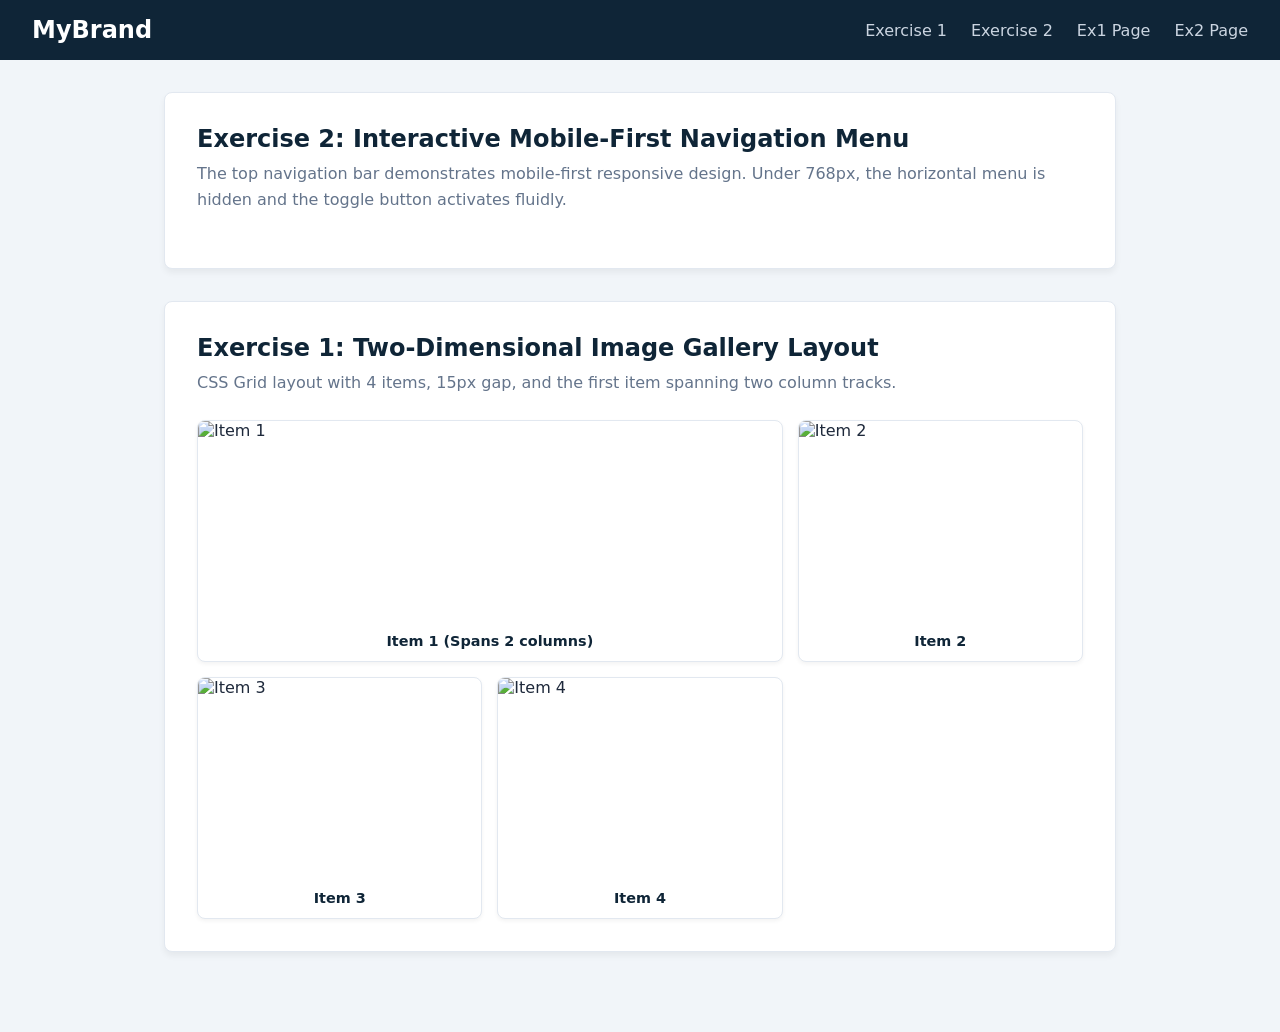
==== index.html @ dc47977e "feat: complete lab 2 exercises" ====
<!DOCTYPE html>
<html lang="en">
<head>
  <meta charset="UTF-8">
  <meta name="viewport" content="width=device-width, initial-scale=1.0">
  <title>Lab 2: Layouts & Responsive Design</title>
  <link rel="stylesheet" href="style.css">
</head>
<body>
  <header class="navbar">
    <div class="logo">MyBrand</div>
    <button id="menuToggle" class="menu-toggle" aria-label="Toggle Navigation">&#9776;</button>
    <nav id="navMenu" class="nav-links">
      <a href="#exercise1">Exercise 1</a>
      <a href="#exercise2">Exercise 2</a>
      <a href="exercise1.html">Ex1 Page</a>
      <a href="exercise2.html">Ex2 Page</a>
    </nav>
  </header>

  <main class="main-wrapper">
    <section id="exercise2" class="section-box">
      <h2>Exercise 2: Interactive Mobile-First Navigation Menu</h2>
      <p>The top navigation bar demonstrates mobile-first responsive design. Under 768px, the horizontal menu is hidden and the toggle button activates fluidly.</p>
    </section>

    <section id="exercise1" class="section-box">
      <h2>Exercise 1: Two-Dimensional Image Gallery Layout</h2>
      <p>CSS Grid layout with 4 items, 15px gap, and the first item spanning two column tracks.</p>
      <div class="exercise-grid">
        <div class="exercise-item item-1">
          <img src="https://picsum.photos/seed/gallery1/800/400" alt="Item 1">
          <div class="item-label">Item 1 (Spans 2 columns)</div>
        </div>
        <div class="exercise-item">
          <img src="https://picsum.photos/seed/gallery2/400/400" alt="Item 2">
          <div class="item-label">Item 2</div>
        </div>
        <div class="exercise-item">
          <img src="https://picsum.photos/seed/gallery3/400/400" alt="Item 3">
          <div class="item-label">Item 3</div>
        </div>
        <div class="exercise-item">
          <img src="https://picsum.photos/seed/gallery4/400/400" alt="Item 4">
          <div class="item-label">Item 4</div>
        </div>
      </div>
    </section>
  </main>

  <script>
const menuToggle = document.getElementById('menuToggle');
const navMenu = document.getElementById('navMenu');
menuToggle.addEventListener('click', () => {
    navMenu.classList.toggle('active');
});
  </script>
</body>
</html>
---- style.css ----
* {
  box-sizing: border-box;
  margin: 0;
  padding: 0;
}

body {
  font-family: system-ui, -apple-system, BlinkMacSystemFont, "Segoe UI", Roboto, sans-serif;
  background-color: #f1f5f9;
  color: #1e293b;
  min-height: 100vh;
}

.navbar {
  display: flex;
  justify-content: space-between;
  align-items: center;
  padding: 1rem 2rem;
  background-color: #0f2537;
  color: #ffffff;
  position: relative;
}

.logo {
  font-size: 1.5rem;
  font-weight: 700;
  color: #ffffff;
}

.nav-links {
  display: flex;
  gap: 1.5rem;
  align-items: center;
}

.nav-links a {
  color: #cbd5e1;
  text-decoration: none;
  font-size: 1rem;
  font-weight: 500;
  transition: color 0.2s ease;
}

.nav-links a:hover {
  color: #ffffff;
}

.menu-toggle {
  display: none;
  background: transparent;
  border: none;
  color: #ffffff;
  font-size: 1.75rem;
  cursor: pointer;
  padding: 0.25rem 0.5rem;
  line-height: 1;
}

.main-wrapper {
  max-width: 1000px;
  margin: 2rem auto;
  padding: 0 1.5rem 3rem;
  display: flex;
  flex-direction: column;
  gap: 2rem;
}

.section-box {
  background-color: #ffffff;
  border-radius: 8px;
  padding: 2rem;
  border: 1px solid #e2e8f0;
  box-shadow: 0 4px 6px rgba(0, 0, 0, 0.05);
}

.section-box h2 {
  font-size: 1.5rem;
  color: #0f2537;
  margin-bottom: 0.5rem;
}

.section-box p {
  color: #64748b;
  line-height: 1.6;
  margin-bottom: 1.5rem;
}

.exercise-links {
  display: flex;
  gap: 1rem;
}

.exercise-btn {
  display: inline-block;
  padding: 0.6rem 1.25rem;
  background-color: #2563eb;
  color: #ffffff;
  text-decoration: none;
  font-weight: 600;
  font-size: 0.95rem;
  border-radius: 6px;
  transition: background-color 0.2s ease;
}

.exercise-btn:hover {
  background-color: #1d4ed8;
}

.exercise-grid {
  display: grid;
  grid-template-columns: repeat(3, 1fr);
  gap: 15px;
}

.exercise-item {
  background-color: #ffffff;
  border: 1px solid #e2e8f0;
  border-radius: 8px;
  overflow: hidden;
  box-shadow: 0 2px 4px rgba(0, 0, 0, 0.05);
  display: flex;
  flex-direction: column;
  transition: transform 0.2s ease, box-shadow 0.2s ease;
}

.exercise-item:hover {
  transform: translateY(-3px);
  box-shadow: 0 8px 12px rgba(0, 0, 0, 0.08);
}

.exercise-item.item-1 {
  grid-column: span 2;
}

.exercise-item img {
  width: 100%;
  height: 200px;
  object-fit: cover;
  display: block;
}

.item-label {
  padding: 0.75rem 1rem;
  font-weight: 600;
  font-size: 0.9rem;
  color: #0f2537;
  text-align: center;
}

@media (max-width: 768px) {
  .menu-toggle {
    display: block;
  }

  .nav-links {
    display: none;
    flex-direction: column;
    position: absolute;
    top: 100%;
    left: 0;
    width: 100%;
    background-color: #0f2537;
    padding: 0 2rem;
    gap: 1rem;
    opacity: 0;
    transform: translateY(-10px);
    transition: opacity 0.3s ease, transform 0.3s ease, padding 0.3s ease;
  }

  .nav-links.active {
    display: flex;
    opacity: 1;
    transform: translateY(0);
    padding: 1.25rem 2rem;
  }

  .exercise-grid {
    grid-template-columns: repeat(2, 1fr);
  }
}

@media (max-width: 500px) {
  .exercise-grid {
    grid-template-columns: 1fr;
  }

  .exercise-item.item-1 {
    grid-column: span 1;
  }
}
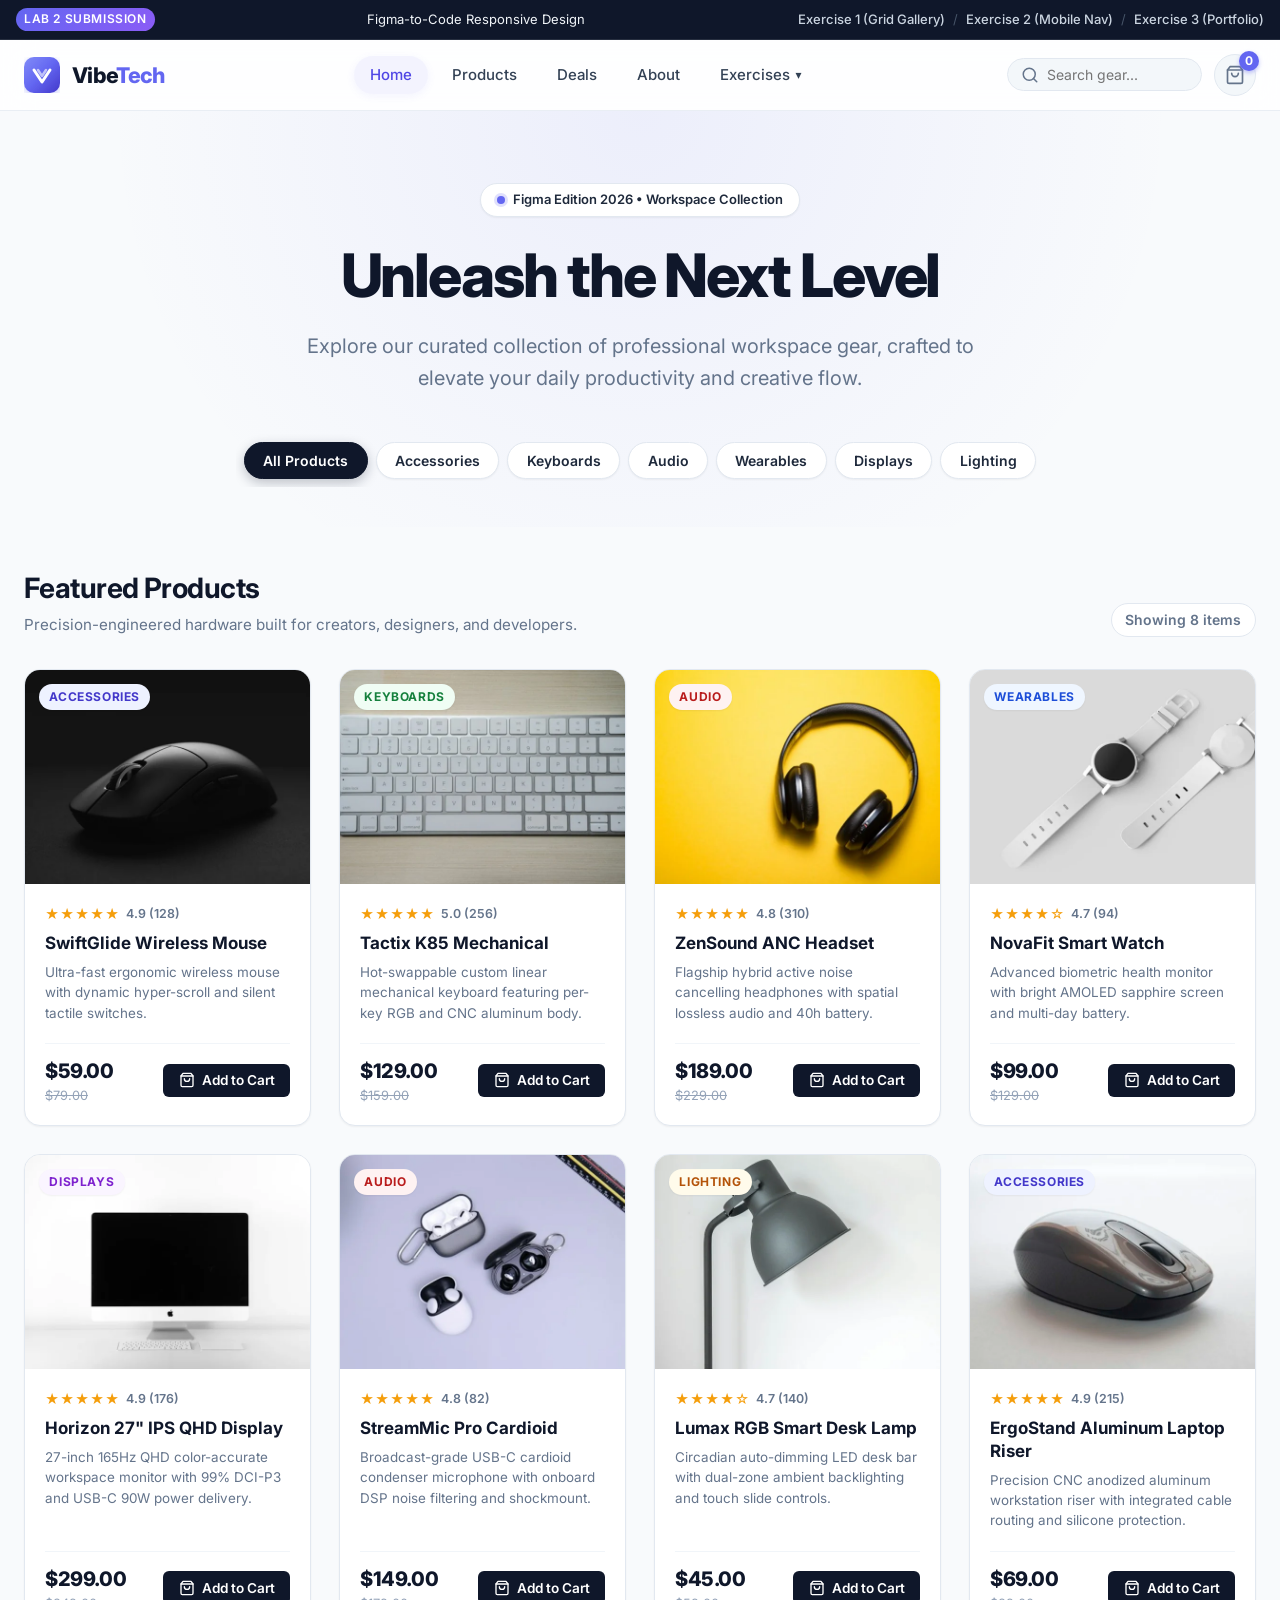
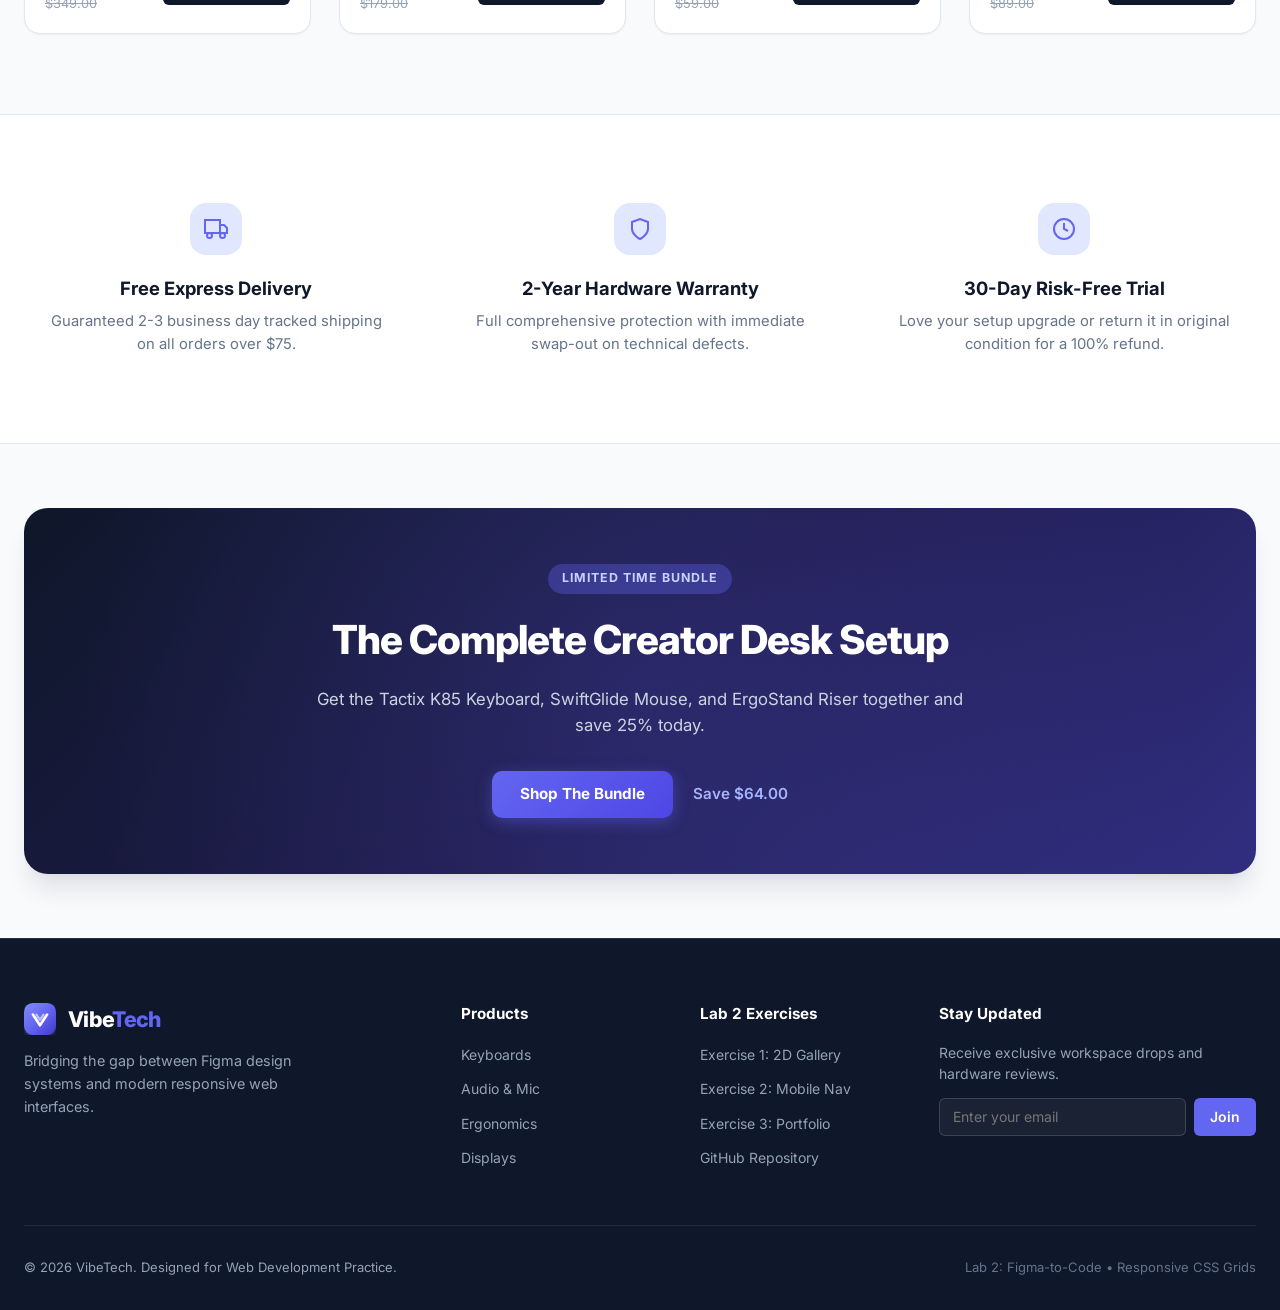
==== commit 8242fcfc: "feat: implement responsive landing page for Lab 2 homework" ====
--- a/index.html
+++ b/index.html
@@ -3,57 +3,823 @@
 <head>
   <meta charset="UTF-8">
   <meta name="viewport" content="width=device-width, initial-scale=1.0">
-  <title>Lab 2: Layouts & Responsive Design</title>
+  <title>VibeTech — Unleash the Next Level | Workspace Gear & Tech</title>
+  <link rel="icon" type="image/svg+xml" href="assets/logo.svg">
+  <link rel="preconnect" href="https://fonts.googleapis.com">
+  <link rel="preconnect" href="https://fonts.gstatic.com" crossorigin>
+  <link href="https://fonts.googleapis.com/css2?family=Inter:wght@400;500;600;700;800&display=swap" rel="stylesheet">
   <link rel="stylesheet" href="style.css">
 </head>
 <body>
-  <header class="navbar">
-    <div class="logo">MyBrand</div>
-    <button id="menuToggle" class="menu-toggle" aria-label="Toggle Navigation">&#9776;</button>
-    <nav id="navMenu" class="nav-links">
-      <a href="#exercise1">Exercise 1</a>
-      <a href="#exercise2">Exercise 2</a>
-      <a href="exercise1.html">Ex1 Page</a>
-      <a href="exercise2.html">Ex2 Page</a>
+  <!-- Top Announcement Bar for Lab 2 Navigation -->
+  <aside class="announcement-bar">
+    <div class="announcement-content">
+      <span class="badge-lab">Lab 2 Submission</span>
+      <span>Figma-to-Code Responsive Design</span>
+      <nav class="lab-links" aria-label="Lab Exercises">
+        <a href="exercise1.html">Exercise 1 (Grid Gallery)</a>
+        <span class="divider">/</span>
+        <a href="exercise2.html">Exercise 2 (Mobile Nav)</a>
+        <span class="divider">/</span>
+        <a href="exercise3.html">Exercise 3 (Portfolio)</a>
+      </nav>
+    </div>
+  </aside>
+
+  <!-- Sticky Glassmorphic Navbar (Requirement 2) -->
+  <header class="navbar" id="navbar">
+    <div class="nav-container">
+      <a href="#home" class="brand-logo" aria-label="VibeTech Home">
+        <img src="assets/logo.svg" alt="VibeTech Logo" class="logo-icon" width="36" height="36">
+        <span class="brand-name">Vibe<span class="brand-accent">Tech</span></span>
+      </a>
+
+      <!-- Desktop Nav Links -->
+      <nav class="nav-links" id="navLinks">
+        <a href="#home" class="nav-link active">Home</a>
+        <a href="#products" class="nav-link">Products</a>
+        <a href="#deals" class="nav-link">Deals</a>
+        <a href="#about" class="nav-link">About</a>
+        <div class="nav-dropdown">
+          <button class="nav-link dropdown-toggle" aria-expanded="false" id="dropdownBtn">
+            Exercises <span class="arrow-down">▾</span>
+          </button>
+          <div class="dropdown-menu">
+            <a href="exercise1.html">Exercise 1: 2D Grid Gallery</a>
+            <a href="exercise2.html">Exercise 2: Mobile Nav</a>
+            <a href="exercise3.html">Exercise 3: Portfolio Grid</a>
+          </div>
+        </div>
+      </nav>
+
+      <!-- Nav Utilities & Cart -->
+      <div class="nav-actions">
+        <div class="search-box">
+          <svg class="action-icon" width="18" height="18" viewBox="0 0 24 24" fill="none" stroke="currentColor" stroke-width="2" stroke-linecap="round" stroke-linejoin="round">
+            <circle cx="11" cy="11" r="8"></circle>
+            <line x1="21" y1="21" x2="16.65" y2="16.65"></line>
+          </svg>
+          <input type="text" id="searchInput" placeholder="Search gear..." aria-label="Search products">
+        </div>
+
+        <button class="cart-btn" id="cartBtn" aria-label="Shopping Cart">
+          <svg class="action-icon" width="20" height="20" viewBox="0 0 24 24" fill="none" stroke="currentColor" stroke-width="2" stroke-linecap="round" stroke-linejoin="round">
+            <path d="M6 2L3 6v14a2 2 0 0 0 2 2h14a2 2 0 0 0 2-2V6l-3-4z"></path>
+            <line x1="3" y1="6" x2="21" y2="6"></line>
+            <path d="M16 10a4 4 0 0 1-8 0"></path>
+          </svg>
+          <span class="cart-badge" id="cartCount">0</span>
+        </button>
+
+        <!-- Mobile Menu Toggle Button (Requirement 2 & 4) -->
+        <button class="mobile-toggle" id="mobileToggle" aria-label="Toggle navigation menu" aria-expanded="false">
+          <span class="hamburger-bar"></span>
+          <span class="hamburger-bar"></span>
+          <span class="hamburger-bar"></span>
+        </button>
+      </div>
+    </div>
+  </header>
+
+  <!-- Mobile Drawer Menu -->
+  <div class="mobile-drawer" id="mobileDrawer">
+    <div class="mobile-search">
+      <input type="text" id="mobileSearchInput" placeholder="Search products..." aria-label="Mobile product search">
+    </div>
+    <nav class="mobile-nav-list">
+      <a href="#home" class="mobile-nav-link active">Home</a>
+      <a href="#products" class="mobile-nav-link">Products</a>
+      <a href="#deals" class="mobile-nav-link">Deals</a>
+      <a href="#about" class="mobile-nav-link">About</a>
+      <div class="mobile-divider"></div>
+      <span class="mobile-section-title">Lab 2 Exercises</span>
+      <a href="exercise1.html" class="mobile-nav-link">Exercise 1: 2D Grid Gallery</a>
+      <a href="exercise2.html" class="mobile-nav-link">Exercise 2: Mobile Navigation</a>
+      <a href="exercise3.html" class="mobile-nav-link">Exercise 3: Portfolio Grid</a>
     </nav>
-  </header>
-
-  <main class="main-wrapper">
-    <section id="exercise2" class="section-box">
-      <h2>Exercise 2: Interactive Mobile-First Navigation Menu</h2>
-      <p>The top navigation bar demonstrates mobile-first responsive design. Under 768px, the horizontal menu is hidden and the toggle button activates fluidly.</p>
+  </div>
+
+  <main>
+    <!-- Hero Section -->
+    <section class="hero-section" id="home">
+      <div class="hero-container">
+        <div class="hero-badge">
+          <span class="badge-dot"></span>
+          <span>Figma Edition 2026 &bull; Workspace Collection</span>
+        </div>
+        <h1 class="hero-title">Unleash the Next Level</h1>
+        <p class="hero-subtitle">
+          Explore our curated collection of professional workspace gear, crafted to elevate your daily productivity and creative flow.
+        </p>
+
+        <!-- Category Filters -->
+        <div class="filter-wrapper">
+          <div class="filter-scroll" id="categoryFilters" role="tablist" aria-label="Filter products by category">
+            <button class="filter-pill active" data-category="all" role="tab" aria-selected="true">All Products</button>
+            <button class="filter-pill" data-category="accessories" role="tab" aria-selected="false">Accessories</button>
+            <button class="filter-pill" data-category="keyboards" role="tab" aria-selected="false">Keyboards</button>
+            <button class="filter-pill" data-category="audio" role="tab" aria-selected="false">Audio</button>
+            <button class="filter-pill" data-category="wearables" role="tab" aria-selected="false">Wearables</button>
+            <button class="filter-pill" data-category="displays" role="tab" aria-selected="false">Displays</button>
+            <button class="filter-pill" data-category="lighting" role="tab" aria-selected="false">Lighting</button>
+          </div>
+        </div>
+      </div>
     </section>
 
-    <section id="exercise1" class="section-box">
-      <h2>Exercise 1: Two-Dimensional Image Gallery Layout</h2>
-      <p>CSS Grid layout with 4 items, 15px gap, and the first item spanning two column tracks.</p>
-      <div class="exercise-grid">
-        <div class="exercise-item item-1">
-          <img src="https://picsum.photos/seed/gallery1/800/400" alt="Item 1">
-          <div class="item-label">Item 1 (Spans 2 columns)</div>
-        </div>
-        <div class="exercise-item">
-          <img src="https://picsum.photos/seed/gallery2/400/400" alt="Item 2">
-          <div class="item-label">Item 2</div>
-        </div>
-        <div class="exercise-item">
-          <img src="https://picsum.photos/seed/gallery3/400/400" alt="Item 3">
-          <div class="item-label">Item 3</div>
-        </div>
-        <div class="exercise-item">
-          <img src="https://picsum.photos/seed/gallery4/400/400" alt="Item 4">
-          <div class="item-label">Item 4</div>
+    <!-- Product Grid Section (Requirements 3, 4, 5) -->
+    <section class="products-section" id="products">
+      <div class="section-container">
+        <div class="section-header">
+          <div>
+            <h2 class="section-title">Featured Products</h2>
+            <p class="section-desc">Precision-engineered hardware built for creators, designers, and developers.</p>
+          </div>
+          <span class="results-count" id="resultsCount">Showing 8 items</span>
+        </div>
+
+        <!-- CSS Grid Container (Mobile: 1 Col, Tablet: 2 Col, Desktop: 4 Col) -->
+        <div class="product-grid" id="productGrid">
+          <!-- Card 1: Wireless Mouse -->
+          <article class="product-card" data-category="accessories" data-id="1">
+            <div class="card-media">
+              <span class="category-badge badge-accessories">Accessories</span>
+              <img src="assets/mouse.webp" alt="SwiftGlide Wireless Mouse" loading="lazy">
+              <div class="quick-view-overlay">
+                <button class="btn-quick-view" data-product="1">Quick View</button>
+              </div>
+            </div>
+            <div class="card-body">
+              <div class="rating-row">
+                <span class="stars">★★★★★</span>
+                <span class="rating-score">4.9 (128)</span>
+              </div>
+              <h3 class="product-title">SwiftGlide Wireless Mouse</h3>
+              <p class="product-desc">Ultra-fast ergonomic wireless mouse with dynamic hyper-scroll and silent tactile switches.</p>
+              <div class="card-footer">
+                <div class="price-tag">
+                  <span class="current-price">$59.00</span>
+                  <span class="original-price">$79.00</span>
+                </div>
+                <button class="btn-cart" data-name="SwiftGlide Wireless Mouse" data-price="59.00" aria-label="Add SwiftGlide Wireless Mouse to cart">
+                  <svg width="16" height="16" viewBox="0 0 24 24" fill="none" stroke="currentColor" stroke-width="2" stroke-linecap="round" stroke-linejoin="round">
+                    <path d="M6 2L3 6v14a2 2 0 0 0 2 2h14a2 2 0 0 0 2-2V6l-3-4z"></path>
+                    <line x1="3" y1="6" x2="21" y2="6"></line>
+                    <path d="M16 10a4 4 0 0 1-8 0"></path>
+                  </svg>
+                  <span>Add to Cart</span>
+                </button>
+              </div>
+            </div>
+          </article>
+
+          <!-- Card 2: Mechanical Keyboard -->
+          <article class="product-card" data-category="keyboards" data-id="2">
+            <div class="card-media">
+              <span class="category-badge badge-keyboards">Keyboards</span>
+              <img src="assets/keyboard.webp" alt="Tactix K85 Mechanical Keyboard" loading="lazy">
+              <div class="quick-view-overlay">
+                <button class="btn-quick-view" data-product="2">Quick View</button>
+              </div>
+            </div>
+            <div class="card-body">
+              <div class="rating-row">
+                <span class="stars">★★★★★</span>
+                <span class="rating-score">5.0 (256)</span>
+              </div>
+              <h3 class="product-title">Tactix K85 Mechanical</h3>
+              <p class="product-desc">Hot-swappable custom linear mechanical keyboard featuring per-key RGB and CNC aluminum body.</p>
+              <div class="card-footer">
+                <div class="price-tag">
+                  <span class="current-price">$129.00</span>
+                  <span class="original-price">$159.00</span>
+                </div>
+                <button class="btn-cart" data-name="Tactix K85 Mechanical" data-price="129.00" aria-label="Add Tactix K85 Mechanical to cart">
+                  <svg width="16" height="16" viewBox="0 0 24 24" fill="none" stroke="currentColor" stroke-width="2" stroke-linecap="round" stroke-linejoin="round">
+                    <path d="M6 2L3 6v14a2 2 0 0 0 2 2h14a2 2 0 0 0 2-2V6l-3-4z"></path>
+                    <line x1="3" y1="6" x2="21" y2="6"></line>
+                    <path d="M16 10a4 4 0 0 1-8 0"></path>
+                  </svg>
+                  <span>Add to Cart</span>
+                </button>
+              </div>
+            </div>
+          </article>
+
+          <!-- Card 3: ANC Headset -->
+          <article class="product-card" data-category="audio" data-id="3">
+            <div class="card-media">
+              <span class="category-badge badge-audio">Audio</span>
+              <img src="assets/headphones.webp" alt="ZenSound ANC Headset" loading="lazy">
+              <div class="quick-view-overlay">
+                <button class="btn-quick-view" data-product="3">Quick View</button>
+              </div>
+            </div>
+            <div class="card-body">
+              <div class="rating-row">
+                <span class="stars">★★★★★</span>
+                <span class="rating-score">4.8 (310)</span>
+              </div>
+              <h3 class="product-title">ZenSound ANC Headset</h3>
+              <p class="product-desc">Flagship hybrid active noise cancelling headphones with spatial lossless audio and 40h battery.</p>
+              <div class="card-footer">
+                <div class="price-tag">
+                  <span class="current-price">$189.00</span>
+                  <span class="original-price">$229.00</span>
+                </div>
+                <button class="btn-cart" data-name="ZenSound ANC Headset" data-price="189.00" aria-label="Add ZenSound ANC Headset to cart">
+                  <svg width="16" height="16" viewBox="0 0 24 24" fill="none" stroke="currentColor" stroke-width="2" stroke-linecap="round" stroke-linejoin="round">
+                    <path d="M6 2L3 6v14a2 2 0 0 0 2 2h14a2 2 0 0 0 2-2V6l-3-4z"></path>
+                    <line x1="3" y1="6" x2="21" y2="6"></line>
+                    <path d="M16 10a4 4 0 0 1-8 0"></path>
+                  </svg>
+                  <span>Add to Cart</span>
+                </button>
+              </div>
+            </div>
+          </article>
+
+          <!-- Card 4: Smart Watch -->
+          <article class="product-card" data-category="wearables" data-id="4">
+            <div class="card-media">
+              <span class="category-badge badge-wearables">Wearables</span>
+              <img src="assets/smartwatch.webp" alt="NovaFit Smart Watch" loading="lazy">
+              <div class="quick-view-overlay">
+                <button class="btn-quick-view" data-product="4">Quick View</button>
+              </div>
+            </div>
+            <div class="card-body">
+              <div class="rating-row">
+                <span class="stars">★★★★☆</span>
+                <span class="rating-score">4.7 (94)</span>
+              </div>
+              <h3 class="product-title">NovaFit Smart Watch</h3>
+              <p class="product-desc">Advanced biometric health monitor with bright AMOLED sapphire screen and multi-day battery.</p>
+              <div class="card-footer">
+                <div class="price-tag">
+                  <span class="current-price">$99.00</span>
+                  <span class="original-price">$129.00</span>
+                </div>
+                <button class="btn-cart" data-name="NovaFit Smart Watch" data-price="99.00" aria-label="Add NovaFit Smart Watch to cart">
+                  <svg width="16" height="16" viewBox="0 0 24 24" fill="none" stroke="currentColor" stroke-width="2" stroke-linecap="round" stroke-linejoin="round">
+                    <path d="M6 2L3 6v14a2 2 0 0 0 2 2h14a2 2 0 0 0 2-2V6l-3-4z"></path>
+                    <line x1="3" y1="6" x2="21" y2="6"></line>
+                    <path d="M16 10a4 4 0 0 1-8 0"></path>
+                  </svg>
+                  <span>Add to Cart</span>
+                </button>
+              </div>
+            </div>
+          </article>
+
+          <!-- Card 5: IPS QHD Display -->
+          <article class="product-card" data-category="displays" data-id="5">
+            <div class="card-media">
+              <span class="category-badge badge-displays">Displays</span>
+              <img src="assets/display.webp" alt="Horizon 27-inch IPS QHD Display" loading="lazy">
+              <div class="quick-view-overlay">
+                <button class="btn-quick-view" data-product="5">Quick View</button>
+              </div>
+            </div>
+            <div class="card-body">
+              <div class="rating-row">
+                <span class="stars">★★★★★</span>
+                <span class="rating-score">4.9 (176)</span>
+              </div>
+              <h3 class="product-title">Horizon 27" IPS QHD Display</h3>
+              <p class="product-desc">27-inch 165Hz QHD color-accurate workspace monitor with 99% DCI-P3 and USB-C 90W power delivery.</p>
+              <div class="card-footer">
+                <div class="price-tag">
+                  <span class="current-price">$299.00</span>
+                  <span class="original-price">$349.00</span>
+                </div>
+                <button class="btn-cart" data-name="Horizon 27\" IPS QHD Display" data-price="299.00" aria-label="Add Horizon Display to cart">
+                  <svg width="16" height="16" viewBox="0 0 24 24" fill="none" stroke="currentColor" stroke-width="2" stroke-linecap="round" stroke-linejoin="round">
+                    <path d="M6 2L3 6v14a2 2 0 0 0 2 2h14a2 2 0 0 0 2-2V6l-3-4z"></path>
+                    <line x1="3" y1="6" x2="21" y2="6"></line>
+                    <path d="M16 10a4 4 0 0 1-8 0"></path>
+                  </svg>
+                  <span>Add to Cart</span>
+                </button>
+              </div>
+            </div>
+          </article>
+
+          <!-- Card 6: StreamMic Pro -->
+          <article class="product-card" data-category="audio" data-id="6">
+            <div class="card-media">
+              <span class="category-badge badge-audio">Audio</span>
+              <img src="assets/microphone.webp" alt="StreamMic Pro Cardioid Microphone" loading="lazy">
+              <div class="quick-view-overlay">
+                <button class="btn-quick-view" data-product="6">Quick View</button>
+              </div>
+            </div>
+            <div class="card-body">
+              <div class="rating-row">
+                <span class="stars">★★★★★</span>
+                <span class="rating-score">4.8 (82)</span>
+              </div>
+              <h3 class="product-title">StreamMic Pro Cardioid</h3>
+              <p class="product-desc">Broadcast-grade USB-C cardioid condenser microphone with onboard DSP noise filtering and shockmount.</p>
+              <div class="card-footer">
+                <div class="price-tag">
+                  <span class="current-price">$149.00</span>
+                  <span class="original-price">$179.00</span>
+                </div>
+                <button class="btn-cart" data-name="StreamMic Pro Cardioid" data-price="149.00" aria-label="Add StreamMic Pro Cardioid to cart">
+                  <svg width="16" height="16" viewBox="0 0 24 24" fill="none" stroke="currentColor" stroke-width="2" stroke-linecap="round" stroke-linejoin="round">
+                    <path d="M6 2L3 6v14a2 2 0 0 0 2 2h14a2 2 0 0 0 2-2V6l-3-4z"></path>
+                    <line x1="3" y1="6" x2="21" y2="6"></line>
+                    <path d="M16 10a4 4 0 0 1-8 0"></path>
+                  </svg>
+                  <span>Add to Cart</span>
+                </button>
+              </div>
+            </div>
+          </article>
+
+          <!-- Card 7: RGB Smart Desk Lamp -->
+          <article class="product-card" data-category="lighting" data-id="7">
+            <div class="card-media">
+              <span class="category-badge badge-lighting">Lighting</span>
+              <img src="assets/lamp.webp" alt="Lumax RGB Smart Desk Lamp" loading="lazy">
+              <div class="quick-view-overlay">
+                <button class="btn-quick-view" data-product="7">Quick View</button>
+              </div>
+            </div>
+            <div class="card-body">
+              <div class="rating-row">
+                <span class="stars">★★★★☆</span>
+                <span class="rating-score">4.7 (140)</span>
+              </div>
+              <h3 class="product-title">Lumax RGB Smart Desk Lamp</h3>
+              <p class="product-desc">Circadian auto-dimming LED desk bar with dual-zone ambient backlighting and touch slide controls.</p>
+              <div class="card-footer">
+                <div class="price-tag">
+                  <span class="current-price">$45.00</span>
+                  <span class="original-price">$59.00</span>
+                </div>
+                <button class="btn-cart" data-name="Lumax RGB Smart Desk Lamp" data-price="45.00" aria-label="Add Lumax Desk Lamp to cart">
+                  <svg width="16" height="16" viewBox="0 0 24 24" fill="none" stroke="currentColor" stroke-width="2" stroke-linecap="round" stroke-linejoin="round">
+                    <path d="M6 2L3 6v14a2 2 0 0 0 2 2h14a2 2 0 0 0 2-2V6l-3-4z"></path>
+                    <line x1="3" y1="6" x2="21" y2="6"></line>
+                    <path d="M16 10a4 4 0 0 1-8 0"></path>
+                  </svg>
+                  <span>Add to Cart</span>
+                </button>
+              </div>
+            </div>
+          </article>
+
+          <!-- Card 8: Laptop Stand Riser -->
+          <article class="product-card" data-category="accessories" data-id="8">
+            <div class="card-media">
+              <span class="category-badge badge-accessories">Accessories</span>
+              <img src="assets/laptop-stand.webp" alt="ErgoStand Aluminum Laptop Riser" loading="lazy">
+              <div class="quick-view-overlay">
+                <button class="btn-quick-view" data-product="8">Quick View</button>
+              </div>
+            </div>
+            <div class="card-body">
+              <div class="rating-row">
+                <span class="stars">★★★★★</span>
+                <span class="rating-score">4.9 (215)</span>
+              </div>
+              <h3 class="product-title">ErgoStand Aluminum Laptop Riser</h3>
+              <p class="product-desc">Precision CNC anodized aluminum workstation riser with integrated cable routing and silicone protection.</p>
+              <div class="card-footer">
+                <div class="price-tag">
+                  <span class="current-price">$69.00</span>
+                  <span class="original-price">$89.00</span>
+                </div>
+                <button class="btn-cart" data-name="ErgoStand Aluminum Laptop Riser" data-price="69.00" aria-label="Add ErgoStand Laptop Riser to cart">
+                  <svg width="16" height="16" viewBox="0 0 24 24" fill="none" stroke="currentColor" stroke-width="2" stroke-linecap="round" stroke-linejoin="round">
+                    <path d="M6 2L3 6v14a2 2 0 0 0 2 2h14a2 2 0 0 0 2-2V6l-3-4z"></path>
+                    <line x1="3" y1="6" x2="21" y2="6"></line>
+                    <path d="M16 10a4 4 0 0 1-8 0"></path>
+                  </svg>
+                  <span>Add to Cart</span>
+                </button>
+              </div>
+            </div>
+          </article>
+        </div>
+      </div>
+    </section>
+
+    <!-- Why Choose VibeTech Highlights -->
+    <section class="features-section" id="about">
+      <div class="section-container">
+        <div class="features-grid">
+          <div class="feature-card">
+            <div class="feature-icon">
+              <svg width="24" height="24" viewBox="0 0 24 24" fill="none" stroke="currentColor" stroke-width="2">
+                <rect x="1" y="3" width="15" height="13"></rect>
+                <polygon points="16 8 20 8 23 11 23 16 16 16 16 8"></polygon>
+                <circle cx="5.5" cy="18.5" r="2.5"></circle>
+                <circle cx="18.5" cy="18.5" r="2.5"></circle>
+              </svg>
+            </div>
+            <h3>Free Express Delivery</h3>
+            <p>Guaranteed 2-3 business day tracked shipping on all orders over $75.</p>
+          </div>
+          <div class="feature-card">
+            <div class="feature-icon">
+              <svg width="24" height="24" viewBox="0 0 24 24" fill="none" stroke="currentColor" stroke-width="2">
+                <path d="M12 22s8-4 8-10V5l-8-3-8 3v7c0 6 8 10 8 10z"></path>
+              </svg>
+            </div>
+            <h3>2-Year Hardware Warranty</h3>
+            <p>Full comprehensive protection with immediate swap-out on technical defects.</p>
+          </div>
+          <div class="feature-card">
+            <div class="feature-icon">
+              <svg width="24" height="24" viewBox="0 0 24 24" fill="none" stroke="currentColor" stroke-width="2">
+                <circle cx="12" cy="12" r="10"></circle>
+                <polyline points="12 6 12 12 16 14"></polyline>
+              </svg>
+            </div>
+            <h3>30-Day Risk-Free Trial</h3>
+            <p>Love your setup upgrade or return it in original condition for a 100% refund.</p>
+          </div>
+        </div>
+      </div>
+    </section>
+
+    <!-- Deals Banner -->
+    <section class="deals-section" id="deals">
+      <div class="deals-banner">
+        <div class="deals-content">
+          <span class="deals-tag">Limited Time Bundle</span>
+          <h2>The Complete Creator Desk Setup</h2>
+          <p>Get the Tactix K85 Keyboard, SwiftGlide Mouse, and ErgoStand Riser together and save 25% today.</p>
+          <div class="deals-actions">
+            <a href="#products" class="btn-primary">Shop The Bundle</a>
+            <span class="deal-saving">Save $64.00</span>
+          </div>
         </div>
       </div>
     </section>
   </main>
 
+  <!-- Footer Section -->
+  <footer class="site-footer">
+    <div class="footer-container">
+      <div class="footer-top">
+        <div class="footer-brand">
+          <div class="brand-logo">
+            <img src="assets/logo.svg" alt="VibeTech Logo" width="32" height="32">
+            <span class="brand-name">Vibe<span class="brand-accent">Tech</span></span>
+          </div>
+          <p class="brand-bio">
+            Bridging the gap between Figma design systems and modern responsive web interfaces.
+          </p>
+        </div>
+        <div class="footer-links-group">
+          <h4>Products</h4>
+          <ul>
+            <li><a href="#products">Keyboards</a></li>
+            <li><a href="#products">Audio & Mic</a></li>
+            <li><a href="#products">Ergonomics</a></li>
+            <li><a href="#products">Displays</a></li>
+          </ul>
+        </div>
+        <div class="footer-links-group">
+          <h4>Lab 2 Exercises</h4>
+          <ul>
+            <li><a href="exercise1.html">Exercise 1: 2D Gallery</a></li>
+            <li><a href="exercise2.html">Exercise 2: Mobile Nav</a></li>
+            <li><a href="exercise3.html">Exercise 3: Portfolio</a></li>
+            <li><a href="https://github.com" target="_blank" rel="noopener">GitHub Repository</a></li>
+          </ul>
+        </div>
+        <div class="footer-links-group">
+          <h4>Stay Updated</h4>
+          <p class="newsletter-desc">Receive exclusive workspace drops and hardware reviews.</p>
+          <form class="newsletter-form" id="newsletterForm" onsubmit="event.preventDefault(); alert('Thank you for subscribing to VibeTech!');">
+            <input type="email" placeholder="Enter your email" required aria-label="Email address for newsletter">
+            <button type="submit" class="btn-subscribe">Join</button>
+          </form>
+        </div>
+      </div>
+      <div class="footer-bottom">
+        <p>&copy; 2026 VibeTech. Designed for Web Development Practice.</p>
+        <div class="footer-legal">
+          <span>Lab 2: Figma-to-Code &bull; Responsive CSS Grids</span>
+        </div>
+      </div>
+    </div>
+  </footer>
+
+  <!-- Quick View Modal -->
+  <div class="modal-backdrop" id="quickViewModal" aria-hidden="true" role="dialog" aria-modal="true">
+    <div class="modal-window">
+      <button class="modal-close" id="modalCloseBtn" aria-label="Close modal">&times;</button>
+      <div class="modal-content" id="modalContent">
+        <!-- Dynamically injected via script -->
+      </div>
+    </div>
+  </div>
+
+  <!-- Toast Notification Container -->
+  <div class="toast-container" id="toastContainer" aria-live="polite"></div>
+
+  <!-- Interactive Client-side Script -->
   <script>
-const menuToggle = document.getElementById('menuToggle');
-const navMenu = document.getElementById('navMenu');
-menuToggle.addEventListener('click', () => {
-    navMenu.classList.toggle('active');
-});
+    // Products Data for Quick View & Search
+    const productsData = {
+      1: {
+        name: "SwiftGlide Wireless Mouse",
+        category: "Accessories",
+        price: "$59.00",
+        originalPrice: "$79.00",
+        image: "assets/mouse.webp",
+        rating: "4.9 (128 reviews)",
+        specs: ["4000 DPI Optical Sensor", "Silent Tactile Micro-Switches", "Up to 70 Days Battery Life", "USB-C Fast Charging & Bluetooth 5.3"],
+        desc: "Designed for high-precision workflows, the SwiftGlide combines hand-crafted ergonomic contours with instantaneous optical tracking for long editing and coding sessions."
+      },
+      2: {
+        name: "Tactix K85 Mechanical",
+        category: "Keyboards",
+        price: "$129.00",
+        originalPrice: "$159.00",
+        image: "assets/keyboard.webp",
+        rating: "5.0 (256 reviews)",
+        specs: ["Hot-Swappable Gateron Switches", "Full CNC Anodized Aluminum Frame", "Per-Key RGB with VIA/QMK Support", "Triple Mode: 2.4Ghz, BT, Type-C"],
+        desc: "Tactix K85 sets a new standard for acoustic perfection and typing speed. Factory-lubed switches provide ultra-smooth keystrokes with satisfying thock."
+      },
+      3: {
+        name: "ZenSound ANC Headset",
+        category: "Audio",
+        price: "$189.00",
+        originalPrice: "$229.00",
+        image: "assets/headphones.webp",
+        rating: "4.8 (310 reviews)",
+        specs: ["Active Noise Cancelling -42dB", "Custom 40mm Titanium Drivers", "40-Hour Playback with Fast Fuel", "Multipoint Seamless Device Switching"],
+        desc: "Immerse into deep work without distractions. ZenSound eliminates coffee shop and office background noise while delivering pristine acoustic balance."
+      },
+      4: {
+        name: "NovaFit Smart Watch",
+        category: "Wearables",
+        price: "$99.00",
+        originalPrice: "$129.00",
+        image: "assets/smartwatch.webp",
+        rating: "4.7 (94 reviews)",
+        specs: ["1.78\" Always-On AMOLED Display", "Real-Time SpO2 & Heart Rate", "5ATM Water Resistance", "10-Day Typical Battery Life"],
+        desc: "Stay connected while managing your daily health and productivity routines. The NovaFit seamlessly displays priority notifications without digital clutter."
+      },
+      5: {
+        name: "Horizon 27\" IPS QHD Display",
+        category: "Displays",
+        price: "$299.00",
+        originalPrice: "$349.00",
+        image: "assets/display.webp",
+        rating: "4.9 (176 reviews)",
+        specs: ["2560x1440 QHD Fast-IPS Panel", "165Hz Refresh Rate & 1ms MPRT", "99% DCI-P3 Factory Calibrated", "USB-C 90W PD Single Cable Dock"],
+        desc: "Engineered specifically for creators and designers, Horizon offers stunning color uniformity, anti-glare matte coating, and a space-saving ergonomic stand."
+      },
+      6: {
+        name: "StreamMic Pro Cardioid",
+        category: "Audio",
+        price: "$149.00",
+        originalPrice: "$179.00",
+        image: "assets/microphone.webp",
+        rating: "4.8 (82 reviews)",
+        specs: ["24-bit / 96kHz Studio Resolution", "Cardioid Capsule & Internal Pop Filter", "Zero-Latency 3.5mm Headphone Jack", "Integrated Shockmount & Heavy Base"],
+        desc: "Deliver crystal-clear vocal presence in client calls, podcasts, and video conferences with zero software configuration required."
+      },
+      7: {
+        name: "Lumax RGB Smart Desk Lamp",
+        category: "Lighting",
+        price: "$45.00",
+        originalPrice: "$59.00",
+        image: "assets/lamp.webp",
+        rating: "4.7 (140 reviews)",
+        specs: ["Asymmetric Optics with Zero Screen Glare", "Adjustable 2700K - 6500K Temp", "Ambient Rear RGB Accent Glow", "Capacitive Smooth Slide Touch Bar"],
+        desc: "Protect your eyesight and illuminate your keyboard workspace while setting ambient background vibes with intelligent ambient lighting."
+      },
+      8: {
+        name: "ErgoStand Aluminum Laptop Riser",
+        category: "Accessories",
+        price: "$69.00",
+        originalPrice: "$89.00",
+        image: "assets/laptop-stand.webp",
+        rating: "4.9 (215 reviews)",
+        specs: ["Solid Aviation-Grade Aluminum", "Passive Thermal Airflow Cutouts", "Non-Slip Protective Silicone Pads", "Foldable Flat Travel Form Factor"],
+        desc: "Elevate your laptop screen to eye-level for healthy posture, reduced neck strain, and optimal machine cooling performance."
+      }
+    };
+
+    // Mobile Navigation Drawer Toggle
+    const mobileToggle = document.getElementById('mobileToggle');
+    const mobileDrawer = document.getElementById('mobileDrawer');
+    if (mobileToggle && mobileDrawer) {
+      mobileToggle.addEventListener('click', () => {
+        const isExpanded = mobileToggle.getAttribute('aria-expanded') === 'true';
+        mobileToggle.setAttribute('aria-expanded', !isExpanded);
+        mobileToggle.classList.toggle('active');
+        mobileDrawer.classList.toggle('open');
+      });
+
+      // Close mobile drawer when clicking any link
+      document.querySelectorAll('.mobile-nav-link').forEach(link => {
+        link.addEventListener('click', () => {
+          mobileToggle.classList.remove('active');
+          mobileDrawer.classList.remove('open');
+          mobileToggle.setAttribute('aria-expanded', 'false');
+        });
+      });
+    }
+
+    // Exercises Dropdown Toggle for Touch
+    const dropdownBtn = document.getElementById('dropdownBtn');
+    if (dropdownBtn) {
+      dropdownBtn.addEventListener('click', (e) => {
+        e.stopPropagation();
+        dropdownBtn.closest('.nav-dropdown').classList.toggle('active');
+      });
+      document.addEventListener('click', () => {
+        document.querySelectorAll('.nav-dropdown').forEach(d => d.classList.remove('active'));
+      });
+    }
+
+    // Category Filtering
+    const filterButtons = document.querySelectorAll('.filter-pill');
+    const productCards = document.querySelectorAll('.product-card');
+    const resultsCount = document.getElementById('resultsCount');
+
+    filterButtons.forEach(btn => {
+      btn.addEventListener('click', () => {
+        filterButtons.forEach(b => {
+          b.classList.remove('active');
+          b.setAttribute('aria-selected', 'false');
+        });
+        btn.classList.add('active');
+        btn.setAttribute('aria-selected', 'true');
+
+        const category = btn.getAttribute('data-category');
+        filterGrid(category, currentSearchTerm);
+      });
+    });
+
+    let currentCategory = 'all';
+    let currentSearchTerm = '';
+
+    function filterGrid(category, search) {
+      currentCategory = category;
+      currentSearchTerm = search.toLowerCase().trim();
+      let visible = 0;
+
+      productCards.forEach(card => {
+        const cardCat = card.getAttribute('data-category');
+        const cardTitle = card.querySelector('.product-title').textContent.toLowerCase();
+        const cardDesc = card.querySelector('.product-desc').textContent.toLowerCase();
+
+        const matchesCat = (category === 'all' || cardCat === category);
+        const matchesSearch = (!currentSearchTerm || cardTitle.includes(currentSearchTerm) || cardDesc.includes(currentSearchTerm));
+
+        if (matchesCat && matchesSearch) {
+          card.style.display = 'flex';
+          visible++;
+        } else {
+          card.style.display = 'none';
+        }
+      });
+
+      if (resultsCount) {
+        resultsCount.textContent = `Showing ${visible} item${visible === 1 ? '' : 's'}`;
+      }
+    }
+
+    // Search inputs
+    const searchInput = document.getElementById('searchInput');
+    const mobileSearchInput = document.getElementById('mobileSearchInput');
+
+    [searchInput, mobileSearchInput].forEach(input => {
+      if (input) {
+        input.addEventListener('input', (e) => {
+          filterGrid(currentCategory, e.target.value);
+        });
+      }
+    });
+
+    // Cart Management & Interactive Feedback
+    let cartTotal = 0;
+    const cartCountEl = document.getElementById('cartCount');
+
+    document.querySelectorAll('.btn-cart').forEach(button => {
+      button.addEventListener('click', (e) => {
+        const name = button.getAttribute('data-name');
+        const price = button.getAttribute('data-price');
+        cartTotal++;
+        cartCountEl.textContent = cartTotal;
+
+        // Visual feedback on cart badge
+        cartCountEl.classList.remove('bump');
+        void cartCountEl.offsetWidth; // trigger reflow
+        cartCountEl.classList.add('bump');
+
+        // Show Toast Notification
+        showToast(`Added <strong>${name}</strong> ($${price}) to your cart!`);
+      });
+    });
+
+    function showToast(message) {
+      const container = document.getElementById('toastContainer');
+      const toast = document.createElement('div');
+      toast.className = 'toast';
+      toast.innerHTML = `
+        <svg class="toast-check" width="18" height="18" viewBox="0 0 24 24" fill="none" stroke="currentColor" stroke-width="2.5" stroke-linecap="round" stroke-linejoin="round">
+          <polyline points="20 6 9 17 4 12"></polyline>
+        </svg>
+        <span>${message}</span>
+      `;
+      container.appendChild(toast);
+
+      setTimeout(() => {
+        toast.classList.add('toast-show');
+      }, 10);
+
+      setTimeout(() => {
+        toast.classList.remove('toast-show');
+        setTimeout(() => toast.remove(), 300);
+      }, 3500);
+    }
+
+    // Quick View Modal
+    const modal = document.getElementById('quickViewModal');
+    const modalContent = document.getElementById('modalContent');
+    const modalCloseBtn = document.getElementById('modalCloseBtn');
+
+    document.querySelectorAll('.btn-quick-view').forEach(btn => {
+      btn.addEventListener('click', (e) => {
+        const productId = btn.getAttribute('data-product');
+        const data = productsData[productId];
+        if (!data) return;
+
+        modalContent.innerHTML = `
+          <div class="modal-grid">
+            <div class="modal-image-col">
+              <img src="${data.image}" alt="${data.name}" class="modal-img">
+            </div>
+            <div class="modal-info-col">
+              <span class="category-badge badge-${data.category.toLowerCase()}">${data.category}</span>
+              <h2>${data.name}</h2>
+              <div class="rating-row">
+                <span class="stars">★★★★★</span>
+                <span class="rating-score">${data.rating}</span>
+              </div>
+              <div class="modal-price">
+                <span class="modal-current-price">${data.price}</span>
+                <span class="modal-original-price">${data.originalPrice}</span>
+              </div>
+              <p class="modal-desc">${data.desc}</p>
+              <ul class="modal-specs">
+                ${data.specs.map(s => `<li>✓ ${s}</li>`).join('')}
+              </ul>
+              <button class="btn-primary modal-cart-btn" onclick="addToCartFromModal('${data.name}', '${data.price}')">
+                Add to Cart &bull; ${data.price}
+              </button>
+            </div>
+          </div>
+        `;
+        modal.classList.add('open');
+        modal.setAttribute('aria-hidden', 'false');
+      });
+    });
+
+    window.addToCartFromModal = function(name, price) {
+      cartTotal++;
+      cartCountEl.textContent = cartTotal;
+      cartCountEl.classList.add('bump');
+      showToast(`Added <strong>${name}</strong> to your cart!`);
+      closeModal();
+    };
+
+    function closeModal() {
+      modal.classList.remove('open');
+      modal.setAttribute('aria-hidden', 'true');
+    }
+
+    if (modalCloseBtn) modalCloseBtn.addEventListener('click', closeModal);
+    if (modal) {
+      modal.addEventListener('click', (e) => {
+        if (e.target === modal) closeModal();
+      });
+    }
+    document.addEventListener('keydown', (e) => {
+      if (e.key === 'Escape' && modal.classList.contains('open')) closeModal();
+    });
+
+    // Navbar Scroll Shadow Effect
+    window.addEventListener('scroll', () => {
+      const navbar = document.getElementById('navbar');
+      if (window.scrollY > 20) {
+        navbar.classList.add('scrolled');
+      } else {
+        navbar.classList.remove('scrolled');
+      }
+    });
   </script>
 </body>
 </html>
--- a/style.css
+++ b/style.css
@@ -1,190 +1,1370 @@
-* {
+/* ==========================================================================
+   LAB 2: FIGMA-TO-CODE, LAYOUTS & RESPONSIVE DESIGN
+   VibeTech Responsive E-Commerce Landing Page
+   ========================================================================== */
+
+/* --------------------------------------------------------------------------
+   1. CSS Custom Properties / Design Tokens (Extracted from Figma)
+   -------------------------------------------------------------------------- */
+:root {
+  /* Colors */
+  --color-primary: #6366f1;
+  --color-primary-dark: #4f46e5;
+  --color-primary-light: #e0e7ff;
+  --color-primary-subtle: #f5f3ff;
+  
+  --color-dark: #0f172a;
+  --color-dark-surface: #1e293b;
+  --color-dark-muted: #334155;
+  
+  --color-bg: #f8fafc;
+  --color-surface: #ffffff;
+  --color-border: #e2e8f0;
+  --color-border-subtle: #f1f5f9;
+  
+  --color-text-main: #0f172a;
+  --color-text-muted: #64748b;
+  --color-text-light: #94a3b8;
+  
+  --color-success: #16a34a;
+  --color-warning: #f59e0b;
+  --color-danger: #dc2626;
+
+  /* Glassmorphism Tokens */
+  --glass-bg: rgba(255, 255, 255, 0.82);
+  --glass-bg-hover: rgba(255, 255, 255, 0.95);
+  --glass-border: rgba(226, 232, 240, 0.75);
+  --glass-shadow: 0 10px 30px -5px rgba(15, 23, 42, 0.08);
+
+  /* Typography */
+  --font-family: 'Inter', system-ui, -apple-system, BlinkMacSystemFont, "Segoe UI", Roboto, sans-serif;
+  
+  /* Radii */
+  --radius-xs: 4px;
+  --radius-sm: 6px;
+  --radius-md: 10px;
+  --radius-lg: 16px;
+  --radius-xl: 24px;
+  --radius-full: 9999px;
+
+  /* Elevation Shadows */
+  --shadow-sm: 0 1px 2px 0 rgba(0, 0, 0, 0.05);
+  --shadow-md: 0 4px 6px -1px rgba(0, 0, 0, 0.07), 0 2px 4px -2px rgba(0, 0, 0, 0.05);
+  --shadow-lg: 0 10px 15px -3px rgba(0, 0, 0, 0.08), 0 4px 6px -4px rgba(0, 0, 0, 0.04);
+  --shadow-xl: 0 20px 25px -5px rgba(15, 23, 42, 0.1), 0 8px 10px -6px rgba(15, 23, 42, 0.04);
+
+  /* Transitions */
+  --transition-fast: 0.15s ease;
+  --transition-normal: 0.25s cubic-bezier(0.4, 0, 0.2, 1);
+  --transition-smooth: 0.35s cubic-bezier(0.16, 1, 0.3, 1);
+}
+
+/* --------------------------------------------------------------------------
+   2. Reset & Base Styles
+   -------------------------------------------------------------------------- */
+*, *::before, *::after {
   box-sizing: border-box;
   margin: 0;
   padding: 0;
 }
 
+html {
+  scroll-behavior: smooth;
+  font-size: 16px;
+}
+
 body {
-  font-family: system-ui, -apple-system, BlinkMacSystemFont, "Segoe UI", Roboto, sans-serif;
+  font-family: var(--font-family);
+  background-color: var(--color-bg);
+  color: var(--color-text-main);
+  line-height: 1.5;
+  -webkit-font-smoothing: antialiased;
+  -moz-osx-font-smoothing: grayscale;
+  overflow-x: hidden;
+}
+
+img {
+  max-width: 100%;
+  display: block;
+}
+
+a {
+  color: inherit;
+  text-decoration: none;
+}
+
+button {
+  font-family: inherit;
+  border: none;
+  background: none;
+  cursor: pointer;
+}
+
+/* --------------------------------------------------------------------------
+   3. Top Announcement Bar (Lab Submission & Quick Nav)
+   -------------------------------------------------------------------------- */
+.announcement-bar {
+  background-color: var(--color-dark);
+  color: #f1f5f9;
+  font-size: 0.8125rem;
+  padding: 0.5rem 1rem;
+  border-bottom: 1px solid rgba(255, 255, 255, 0.1);
+}
+
+.announcement-content {
+  max-width: 1280px;
+  margin: 0 auto;
+  display: flex;
+  align-items: center;
+  justify-content: space-between;
+  flex-wrap: wrap;
+  gap: 0.5rem;
+}
+
+.badge-lab {
+  background: linear-gradient(135deg, #6366f1, #8b5cf6);
+  color: #ffffff;
+  padding: 0.15rem 0.5rem;
+  border-radius: var(--radius-full);
+  font-weight: 600;
+  font-size: 0.75rem;
+  text-transform: uppercase;
+  letter-spacing: 0.05em;
+}
+
+.lab-links {
+  display: flex;
+  align-items: center;
+  gap: 0.5rem;
+}
+
+.lab-links a {
+  color: #cbd5e1;
+  font-weight: 500;
+  transition: color var(--transition-fast);
+}
+
+.lab-links a:hover {
+  color: #ffffff;
+  text-decoration: underline;
+}
+
+.divider {
+  color: #475569;
+}
+
+/* --------------------------------------------------------------------------
+   4. Sticky Glassmorphic Navbar (Requirement 2)
+   -------------------------------------------------------------------------- */
+.navbar {
+  position: sticky;
+  top: 0;
+  z-index: 1000;
+  background: var(--glass-bg);
+  backdrop-filter: blur(16px);
+  -webkit-backdrop-filter: blur(16px);
+  border-bottom: 1px solid var(--glass-border);
+  transition: background var(--transition-normal), box-shadow var(--transition-normal);
+}
+
+.navbar.scrolled {
+  background: rgba(255, 255, 255, 0.94);
+  box-shadow: var(--glass-shadow);
+}
+
+.nav-container {
+  max-width: 1280px;
+  margin: 0 auto;
+  padding: 0.875rem 1.5rem;
+  display: flex;
+  justify-content: space-between;
+  align-items: center;
+}
+
+/* Brand Logo */
+.brand-logo {
+  display: flex;
+  align-items: center;
+  gap: 0.75rem;
+  transition: transform var(--transition-fast);
+}
+
+.brand-logo:hover {
+  transform: scale(1.02);
+}
+
+.logo-icon {
+  width: 36px;
+  height: 36px;
+  display: block;
+}
+
+.brand-name {
+  font-size: 1.35rem;
+  font-weight: 800;
+  letter-spacing: -0.03em;
+  color: var(--color-dark);
+}
+
+.brand-accent {
+  color: var(--color-primary);
+}
+
+/* Desktop Navigation Links */
+.nav-links {
+  display: flex;
+  align-items: center;
+  gap: 0.5rem;
+}
+
+.nav-link {
+  padding: 0.5rem 1rem;
+  font-size: 0.9375rem;
+  font-weight: 500;
+  color: var(--color-dark-muted);
+  border-radius: var(--radius-full);
+  transition: all var(--transition-normal);
+}
+
+/* Glassmorphism hover transitions on navbar items */
+.nav-link:hover,
+.nav-link.active {
+  color: var(--color-primary-dark);
+  background: rgba(99, 102, 241, 0.08);
+  backdrop-filter: blur(8px);
+  box-shadow: 0 2px 8px rgba(99, 102, 241, 0.08);
+}
+
+/* Exercises Dropdown in Navbar */
+.nav-dropdown {
+  position: relative;
+}
+
+.dropdown-toggle {
+  display: inline-flex;
+  align-items: center;
+  gap: 0.35rem;
+}
+
+.arrow-down {
+  font-size: 0.75rem;
+  transition: transform var(--transition-normal);
+}
+
+.nav-dropdown:hover .arrow-down,
+.nav-dropdown.active .arrow-down {
+  transform: rotate(180deg);
+}
+
+.dropdown-menu {
+  position: absolute;
+  top: 100%;
+  left: 0;
+  min-width: 230px;
+  background: rgba(255, 255, 255, 0.95);
+  backdrop-filter: blur(20px);
+  -webkit-backdrop-filter: blur(20px);
+  border: 1px solid var(--glass-border);
+  border-radius: var(--radius-md);
+  box-shadow: var(--shadow-xl);
+  padding: 0.5rem 0;
+  display: none;
+  flex-direction: column;
+  z-index: 1001;
+  animation: fadeInDown 0.2s ease forwards;
+}
+
+.nav-dropdown:hover .dropdown-menu,
+.nav-dropdown.active .dropdown-menu {
+  display: flex;
+}
+
+.dropdown-menu a {
+  padding: 0.65rem 1.25rem;
+  font-size: 0.875rem;
+  color: var(--color-dark-surface);
+  font-weight: 500;
+  transition: all var(--transition-fast);
+}
+
+.dropdown-menu a:hover {
+  background: rgba(99, 102, 241, 0.1);
+  color: var(--color-primary-dark);
+  padding-left: 1.5rem;
+}
+
+@keyframes fadeInDown {
+  from {
+    opacity: 0;
+    transform: translateY(-8px);
+  }
+  to {
+    opacity: 1;
+    transform: translateY(0);
+  }
+}
+
+/* Header Utilities & Action Buttons */
+.nav-actions {
+  display: flex;
+  align-items: center;
+  gap: 0.75rem;
+}
+
+.search-box {
+  display: flex;
+  align-items: center;
+  gap: 0.5rem;
+  background: rgba(241, 245, 249, 0.8);
+  border: 1px solid var(--color-border);
+  border-radius: var(--radius-full);
+  padding: 0.4rem 0.85rem;
+  transition: all var(--transition-normal);
+}
+
+.search-box:focus-within {
+  background: #ffffff;
+  border-color: var(--color-primary);
+  box-shadow: 0 0 0 3px rgba(99, 102, 241, 0.15);
+}
+
+.search-box input {
+  border: none;
+  background: transparent;
+  outline: none;
+  font-family: inherit;
+  font-size: 0.875rem;
+  color: var(--color-text-main);
+  width: 140px;
+  transition: width var(--transition-normal);
+}
+
+.search-box input:focus {
+  width: 180px;
+}
+
+.action-icon {
+  color: var(--color-text-muted);
+}
+
+/* Cart Button */
+.cart-btn {
+  position: relative;
+  display: flex;
+  align-items: center;
+  justify-content: center;
+  width: 42px;
+  height: 42px;
+  border-radius: var(--radius-full);
+  background: rgba(241, 245, 249, 0.8);
+  border: 1px solid var(--color-border);
+  color: var(--color-dark);
+  transition: all var(--transition-normal);
+}
+
+.cart-btn:hover {
+  background: #ffffff;
+  border-color: var(--color-primary);
+  color: var(--color-primary);
+  transform: translateY(-1px);
+  box-shadow: var(--shadow-sm);
+}
+
+.cart-badge {
+  position: absolute;
+  top: -4px;
+  right: -4px;
+  background: var(--color-primary);
+  color: #ffffff;
+  font-size: 0.75rem;
+  font-weight: 700;
+  min-width: 20px;
+  height: 20px;
+  padding: 0 4px;
+  border-radius: var(--radius-full);
+  display: flex;
+  align-items: center;
+  justify-content: center;
+  box-shadow: 0 2px 4px rgba(99, 102, 241, 0.4);
+  transition: transform var(--transition-fast);
+}
+
+.cart-badge.bump {
+  animation: badgePop 0.35s cubic-bezier(0.175, 0.885, 0.32, 1.275);
+}
+
+@keyframes badgePop {
+  0% { transform: scale(1); }
+  50% { transform: scale(1.4); }
+  100% { transform: scale(1); }
+}
+
+/* Mobile Hamburger Button */
+.mobile-toggle {
+  display: none;
+  flex-direction: column;
+  justify-content: center;
+  gap: 5px;
+  width: 40px;
+  height: 40px;
+  padding: 8px;
+  border-radius: var(--radius-sm);
+  background: rgba(241, 245, 249, 0.8);
+  border: 1px solid var(--color-border);
+  cursor: pointer;
+  transition: all var(--transition-fast);
+}
+
+.hamburger-bar {
+  display: block;
+  width: 100%;
+  height: 2px;
+  background-color: var(--color-dark);
+  border-radius: 2px;
+  transition: transform 0.25s ease, opacity 0.25s ease;
+}
+
+.mobile-toggle.active .hamburger-bar:nth-child(1) {
+  transform: translateY(7px) rotate(45deg);
+}
+
+.mobile-toggle.active .hamburger-bar:nth-child(2) {
+  opacity: 0;
+}
+
+.mobile-toggle.active .hamburger-bar:nth-child(3) {
+  transform: translateY(-7px) rotate(-45deg);
+}
+
+/* Mobile Navigation Drawer */
+.mobile-drawer {
+  display: none;
+  background: rgba(255, 255, 255, 0.98);
+  backdrop-filter: blur(20px);
+  -webkit-backdrop-filter: blur(20px);
+  border-bottom: 1px solid var(--color-border);
+  padding: 1.25rem 1.5rem;
+  box-shadow: var(--shadow-lg);
+  animation: slideDown 0.3s cubic-bezier(0.16, 1, 0.3, 1) forwards;
+}
+
+@keyframes slideDown {
+  from {
+    opacity: 0;
+    transform: translateY(-12px);
+  }
+  to {
+    opacity: 1;
+    transform: translateY(0);
+  }
+}
+
+.mobile-drawer.open {
+  display: block;
+}
+
+.mobile-search {
+  margin-bottom: 1rem;
+}
+
+.mobile-search input {
+  width: 100%;
+  padding: 0.65rem 1rem;
+  border: 1px solid var(--color-border);
+  border-radius: var(--radius-md);
+  font-size: 0.9375rem;
+  font-family: inherit;
+  background: var(--color-bg);
+}
+
+.mobile-nav-list {
+  display: flex;
+  flex-direction: column;
+  gap: 0.25rem;
+}
+
+.mobile-nav-link {
+  padding: 0.75rem 1rem;
+  font-weight: 500;
+  font-size: 1rem;
+  color: var(--color-dark-surface);
+  border-radius: var(--radius-sm);
+  transition: all var(--transition-fast);
+}
+
+.mobile-nav-link:hover,
+.mobile-nav-link.active {
+  background: var(--color-primary-light);
+  color: var(--color-primary-dark);
+}
+
+.mobile-divider {
+  height: 1px;
+  background-color: var(--color-border);
+  margin: 0.75rem 0;
+}
+
+.mobile-section-title {
+  font-size: 0.75rem;
+  font-weight: 700;
+  text-transform: uppercase;
+  letter-spacing: 0.05em;
+  color: var(--color-text-muted);
+  padding: 0.25rem 1rem;
+}
+
+/* --------------------------------------------------------------------------
+   5. Hero Section (Figma Exact Headline, Subtitle, & Filters)
+   -------------------------------------------------------------------------- */
+.hero-section {
+  padding: 4.5rem 1.5rem 2.5rem;
+  text-align: center;
+  background: radial-gradient(circle at 50% 0%, rgba(99, 102, 241, 0.08) 0%, rgba(248, 250, 252, 0) 70%);
+}
+
+.hero-container {
+  max-width: 860px;
+  margin: 0 auto;
+}
+
+.hero-badge {
+  display: inline-flex;
+  align-items: center;
+  gap: 0.5rem;
+  padding: 0.4rem 1rem;
+  background-color: #ffffff;
+  border: 1px solid var(--color-border);
+  border-radius: var(--radius-full);
+  font-size: 0.8125rem;
+  font-weight: 600;
+  color: var(--color-dark-surface);
+  box-shadow: var(--shadow-sm);
+  margin-bottom: 1.5rem;
+}
+
+.badge-dot {
+  width: 8px;
+  height: 8px;
+  border-radius: 50%;
+  background-color: var(--color-primary);
+  box-shadow: 0 0 0 3px rgba(99, 102, 241, 0.2);
+}
+
+.hero-title {
+  font-size: clamp(2.25rem, 5vw, 3.75rem);
+  font-weight: 800;
+  letter-spacing: -0.035em;
+  line-height: 1.15;
+  color: var(--color-dark);
+  margin-bottom: 1.25rem;
+}
+
+.hero-subtitle {
+  font-size: clamp(1rem, 2vw, 1.25rem);
+  line-height: 1.6;
+  color: var(--color-text-muted);
+  max-width: 680px;
+  margin: 0 auto 2.5rem;
+}
+
+/* Category Filter Pills */
+.filter-wrapper {
+  display: flex;
+  justify-content: center;
+}
+
+.filter-scroll {
+  display: flex;
+  gap: 0.5rem;
+  overflow-x: auto;
+  padding: 0.5rem;
+  max-width: 100%;
+  scrollbar-width: none;
+}
+
+.filter-scroll::-webkit-scrollbar {
+  display: none;
+}
+
+.filter-pill {
+  white-space: nowrap;
+  padding: 0.55rem 1.15rem;
+  border-radius: var(--radius-full);
+  font-size: 0.875rem;
+  font-weight: 600;
+  background-color: #ffffff;
+  color: var(--color-dark-surface);
+  border: 1px solid var(--color-border);
+  box-shadow: var(--shadow-sm);
+  transition: all var(--transition-normal);
+}
+
+.filter-pill:hover {
+  border-color: var(--color-primary);
+  color: var(--color-primary);
+  transform: translateY(-2px);
+  box-shadow: var(--shadow-md);
+}
+
+.filter-pill.active {
+  background-color: var(--color-dark);
+  color: #ffffff;
+  border-color: var(--color-dark);
+  box-shadow: 0 4px 12px rgba(15, 23, 42, 0.25);
+}
+
+/* --------------------------------------------------------------------------
+   6. Product Grid Section (Requirements 3 & 4)
+   CSS Grid: Mobile (1 Col) -> Tablet (2 Col) -> Desktop (4 Col)
+   -------------------------------------------------------------------------- */
+.products-section {
+  padding: 2.5rem 1.5rem 5rem;
+}
+
+.section-container {
+  max-width: 1280px;
+  margin: 0 auto;
+}
+
+.section-header {
+  display: flex;
+  justify-content: space-between;
+  align-items: flex-end;
+  margin-bottom: 2rem;
+  flex-wrap: wrap;
+  gap: 1rem;
+}
+
+.section-title {
+  font-size: 1.75rem;
+  font-weight: 700;
+  letter-spacing: -0.02em;
+  color: var(--color-dark);
+  margin-bottom: 0.35rem;
+}
+
+.section-desc {
+  color: var(--color-text-muted);
+  font-size: 0.95rem;
+}
+
+.results-count {
+  font-size: 0.875rem;
+  font-weight: 600;
+  color: var(--color-text-muted);
+  background: #ffffff;
+  padding: 0.35rem 0.85rem;
+  border-radius: var(--radius-full);
+  border: 1px solid var(--color-border);
+}
+
+/* Mobile-First Grid: 1 Column default */
+.product-grid {
+  display: grid;
+  grid-template-columns: 1fr;
+  gap: 1.5rem;
+}
+
+/* --------------------------------------------------------------------------
+   7. Product Card & Hover Effects (Requirement 5)
+   Image Zoom + Card Lift + Quick View Fade-In
+   -------------------------------------------------------------------------- */
+.product-card {
+  background-color: var(--color-surface);
+  border: 1px solid var(--color-border);
+  border-radius: var(--radius-lg);
+  overflow: hidden;
+  display: flex;
+  flex-direction: column;
+  box-shadow: var(--shadow-sm);
+  transition: transform var(--transition-smooth), box-shadow var(--transition-smooth), border-color var(--transition-smooth);
+  position: relative;
+}
+
+/* Card Hover Lift & Shadow Expansion */
+.product-card:hover {
+  transform: translateY(-8px);
+  box-shadow: var(--shadow-xl);
+  border-color: rgba(99, 102, 241, 0.35);
+}
+
+/* Card Media & Image Zoom */
+.card-media {
+  position: relative;
+  width: 100%;
+  aspect-ratio: 4 / 3;
+  overflow: hidden;
   background-color: #f1f5f9;
-  color: #1e293b;
-  min-height: 100vh;
-}
-
-.navbar {
-  display: flex;
+}
+
+.card-media img {
+  width: 100%;
+  height: 100%;
+  object-fit: cover;
+  transition: transform 0.5s cubic-bezier(0.16, 1, 0.3, 1);
+}
+
+/* Image Zoom on Card Hover */
+.product-card:hover .card-media img {
+  transform: scale(1.08);
+}
+
+/* Category Badge (Positioned top-left of image) */
+.category-badge {
+  position: absolute;
+  top: 0.875rem;
+  left: 0.875rem;
+  z-index: 2;
+  font-size: 0.75rem;
+  font-weight: 700;
+  text-transform: uppercase;
+  letter-spacing: 0.05em;
+  padding: 0.25rem 0.65rem;
+  border-radius: var(--radius-full);
+  box-shadow: var(--shadow-sm);
+}
+
+.badge-accessories { background-color: #eef2ff; color: #4338ca; }
+.badge-keyboards   { background-color: #f0fdf4; color: #15803d; }
+.badge-audio       { background-color: #fef2f2; color: #b91c1c; }
+.badge-wearables   { background-color: #eff6ff; color: #1d4ed8; }
+.badge-displays    { background-color: #faf5ff; color: #7e22ce; }
+.badge-lighting    { background-color: #fffbeb; color: #b45309; }
+
+/* Quick View Overlay Fade-in */
+.quick-view-overlay {
+  position: absolute;
+  inset: 0;
+  background: rgba(15, 23, 42, 0.3);
+  backdrop-filter: blur(3px);
+  -webkit-backdrop-filter: blur(3px);
+  display: flex;
+  align-items: center;
+  justify-content: center;
+  opacity: 0;
+  visibility: hidden;
+  transition: opacity var(--transition-normal), visibility var(--transition-normal);
+  z-index: 3;
+}
+
+.product-card:hover .quick-view-overlay {
+  opacity: 1;
+  visibility: visible;
+}
+
+.btn-quick-view {
+  background-color: #ffffff;
+  color: var(--color-dark);
+  font-weight: 600;
+  font-size: 0.875rem;
+  padding: 0.55rem 1.25rem;
+  border-radius: var(--radius-full);
+  box-shadow: var(--shadow-md);
+  transform: translateY(12px);
+  transition: transform var(--transition-normal), background-color var(--transition-fast), color var(--transition-fast);
+}
+
+.product-card:hover .btn-quick-view {
+  transform: translateY(0);
+}
+
+.btn-quick-view:hover {
+  background-color: var(--color-primary);
+  color: #ffffff;
+}
+
+/* Card Body */
+.card-body {
+  padding: 1.25rem;
+  display: flex;
+  flex-direction: column;
+  flex-grow: 1;
+}
+
+.rating-row {
+  display: flex;
+  align-items: center;
+  gap: 0.4rem;
+  margin-bottom: 0.5rem;
+}
+
+.stars {
+  color: #f59e0b;
+  font-size: 0.85rem;
+  letter-spacing: 1px;
+}
+
+.rating-score {
+  font-size: 0.775rem;
+  font-weight: 600;
+  color: var(--color-text-muted);
+}
+
+.product-title {
+  font-size: 1.0625rem;
+  font-weight: 700;
+  color: var(--color-dark);
+  margin-bottom: 0.45rem;
+  line-height: 1.35;
+}
+
+.product-desc {
+  font-size: 0.84rem;
+  line-height: 1.5;
+  color: var(--color-text-muted);
+  margin-bottom: 1.25rem;
+  flex-grow: 1;
+}
+
+/* Card Footer (Price & Add to Cart CTA) */
+.card-footer {
+  display: flex;
+  align-items: center;
   justify-content: space-between;
-  align-items: center;
-  padding: 1rem 2rem;
-  background-color: #0f2537;
+  gap: 0.75rem;
+  margin-top: auto;
+  padding-top: 0.75rem;
+  border-top: 1px solid var(--color-border-subtle);
+}
+
+.price-tag {
+  display: flex;
+  flex-direction: column;
+}
+
+.current-price {
+  font-size: 1.25rem;
+  font-weight: 800;
+  color: var(--color-dark);
+  letter-spacing: -0.02em;
+}
+
+.original-price {
+  font-size: 0.8rem;
+  color: var(--color-text-light);
+  text-decoration: line-through;
+}
+
+.btn-cart {
+  display: inline-flex;
+  align-items: center;
+  gap: 0.45rem;
+  background-color: var(--color-dark);
   color: #ffffff;
+  padding: 0.55rem 0.95rem;
+  border-radius: var(--radius-sm);
+  font-size: 0.85rem;
+  font-weight: 600;
+  transition: all var(--transition-normal);
+}
+
+.btn-cart:hover {
+  background-color: var(--color-primary);
+  transform: translateY(-2px);
+  box-shadow: 0 4px 10px rgba(99, 102, 241, 0.35);
+}
+
+.btn-cart:active {
+  transform: translateY(0);
+}
+
+/* --------------------------------------------------------------------------
+   8. Responsive Breakpoints (CSS Grid Multi-Column Scaling)
+   -------------------------------------------------------------------------- */
+
+/* Tablet Devices: 640px and up (2 Columns) */
+@media (min-width: 640px) {
+  .product-grid {
+    grid-template-columns: repeat(2, 1fr);
+    gap: 1.75rem;
+  }
+}
+
+/* Small Desktop / Tablet Landscape: 768px and up */
+@media (max-width: 768px) {
+  .nav-links {
+    display: none;
+  }
+  .search-box {
+    display: none;
+  }
+  .mobile-toggle {
+    display: flex;
+  }
+  .announcement-bar {
+    font-size: 0.75rem;
+  }
+  .lab-links {
+    display: none;
+  }
+}
+
+/* Desktop Devices: 1024px and up (4 Columns as per Figma Artboard) */
+@media (min-width: 1024px) {
+  .product-grid {
+    grid-template-columns: repeat(4, 1fr);
+    gap: 1.75rem;
+  }
+}
+
+/* --------------------------------------------------------------------------
+   9. Features Highlights Section
+   -------------------------------------------------------------------------- */
+.features-section {
+  background-color: #ffffff;
+  border-top: 1px solid var(--color-border);
+  border-bottom: 1px solid var(--color-border);
+  padding: 4rem 1.5rem;
+}
+
+.features-grid {
+  display: grid;
+  grid-template-columns: 1fr;
+  gap: 2rem;
+}
+
+@media (min-width: 768px) {
+  .features-grid {
+    grid-template-columns: repeat(3, 1fr);
+    gap: 2.5rem;
+  }
+}
+
+.feature-card {
+  text-align: center;
+  padding: 1.5rem;
+}
+
+.feature-icon {
+  width: 52px;
+  height: 52px;
+  border-radius: var(--radius-lg);
+  background-color: var(--color-primary-light);
+  color: var(--color-primary);
+  display: flex;
+  align-items: center;
+  justify-content: center;
+  margin: 0 auto 1.25rem;
+}
+
+.feature-card h3 {
+  font-size: 1.15rem;
+  font-weight: 700;
+  color: var(--color-dark);
+  margin-bottom: 0.5rem;
+}
+
+.feature-card p {
+  color: var(--color-text-muted);
+  font-size: 0.925rem;
+  line-height: 1.5;
+}
+
+/* --------------------------------------------------------------------------
+   10. Deals Promo Banner
+   -------------------------------------------------------------------------- */
+.deals-section {
+  padding: 4rem 1.5rem;
+}
+
+.deals-banner {
+  max-width: 1280px;
+  margin: 0 auto;
+  background: linear-gradient(135deg, #0f172a 0%, #1e1b4b 50%, #312e81 100%);
+  border-radius: var(--radius-xl);
+  padding: 3.5rem 2rem;
+  color: #ffffff;
+  text-align: center;
+  box-shadow: var(--shadow-xl);
   position: relative;
-}
-
-.logo {
-  font-size: 1.5rem;
+  overflow: hidden;
+}
+
+.deals-banner::before {
+  content: '';
+  position: absolute;
+  top: -50%;
+  left: -20%;
+  width: 140%;
+  height: 200%;
+  background: radial-gradient(circle, rgba(99, 102, 241, 0.18) 0%, transparent 60%);
+  pointer-events: none;
+}
+
+.deals-content {
+  position: relative;
+  z-index: 1;
+  max-width: 650px;
+  margin: 0 auto;
+}
+
+.deals-tag {
+  display: inline-block;
+  background-color: rgba(99, 102, 241, 0.35);
+  color: #c7d2fe;
   font-weight: 700;
+  font-size: 0.775rem;
+  text-transform: uppercase;
+  letter-spacing: 0.08em;
+  padding: 0.35rem 0.85rem;
+  border-radius: var(--radius-full);
+  margin-bottom: 1rem;
+}
+
+.deals-banner h2 {
+  font-size: clamp(1.75rem, 4vw, 2.5rem);
+  font-weight: 800;
+  letter-spacing: -0.025em;
+  margin-bottom: 1rem;
+}
+
+.deals-banner p {
+  font-size: 1.05rem;
+  color: #cbd5e1;
+  line-height: 1.6;
+  margin-bottom: 2rem;
+}
+
+.deals-actions {
+  display: flex;
+  align-items: center;
+  justify-content: center;
+  gap: 1.25rem;
+  flex-wrap: wrap;
+}
+
+.btn-primary {
+  display: inline-block;
+  background: linear-gradient(135deg, #6366f1, #4f46e5);
   color: #ffffff;
-}
-
-.nav-links {
-  display: flex;
-  gap: 1.5rem;
-  align-items: center;
-}
-
-.nav-links a {
-  color: #cbd5e1;
-  text-decoration: none;
-  font-size: 1rem;
-  font-weight: 500;
-  transition: color 0.2s ease;
-}
-
-.nav-links a:hover {
-  color: #ffffff;
-}
-
-.menu-toggle {
-  display: none;
-  background: transparent;
-  border: none;
-  color: #ffffff;
-  font-size: 1.75rem;
-  cursor: pointer;
-  padding: 0.25rem 0.5rem;
-  line-height: 1;
-}
-
-.main-wrapper {
-  max-width: 1000px;
-  margin: 2rem auto;
-  padding: 0 1.5rem 3rem;
-  display: flex;
-  flex-direction: column;
-  gap: 2rem;
-}
-
-.section-box {
-  background-color: #ffffff;
-  border-radius: 8px;
-  padding: 2rem;
-  border: 1px solid #e2e8f0;
-  box-shadow: 0 4px 6px rgba(0, 0, 0, 0.05);
-}
-
-.section-box h2 {
-  font-size: 1.5rem;
-  color: #0f2537;
-  margin-bottom: 0.5rem;
-}
-
-.section-box p {
-  color: #64748b;
-  line-height: 1.6;
-  margin-bottom: 1.5rem;
-}
-
-.exercise-links {
-  display: flex;
-  gap: 1rem;
-}
-
-.exercise-btn {
-  display: inline-block;
-  padding: 0.6rem 1.25rem;
-  background-color: #2563eb;
-  color: #ffffff;
-  text-decoration: none;
+  font-weight: 700;
+  font-size: 0.95rem;
+  padding: 0.75rem 1.75rem;
+  border-radius: var(--radius-md);
+  box-shadow: 0 4px 15px rgba(99, 102, 241, 0.4);
+  transition: all var(--transition-normal);
+}
+
+.btn-primary:hover {
+  transform: translateY(-2px);
+  box-shadow: 0 8px 20px rgba(99, 102, 241, 0.5);
+  filter: brightness(1.1);
+}
+
+.deal-saving {
+  color: #a5b4fc;
   font-weight: 600;
   font-size: 0.95rem;
-  border-radius: 6px;
-  transition: background-color 0.2s ease;
-}
-
-.exercise-btn:hover {
-  background-color: #1d4ed8;
-}
-
-.exercise-grid {
+}
+
+/* --------------------------------------------------------------------------
+   11. Footer Section
+   -------------------------------------------------------------------------- */
+.site-footer {
+  background-color: var(--color-dark);
+  color: #94a3b8;
+  padding: 4rem 1.5rem 2rem;
+  border-top: 1px solid rgba(255, 255, 255, 0.1);
+}
+
+.footer-container {
+  max-width: 1280px;
+  margin: 0 auto;
+}
+
+.footer-top {
   display: grid;
-  grid-template-columns: repeat(3, 1fr);
-  gap: 15px;
-}
-
-.exercise-item {
-  background-color: #ffffff;
-  border: 1px solid #e2e8f0;
-  border-radius: 8px;
-  overflow: hidden;
-  box-shadow: 0 2px 4px rgba(0, 0, 0, 0.05);
+  grid-template-columns: 1fr;
+  gap: 2.5rem;
+  margin-bottom: 3.5rem;
+}
+
+@media (min-width: 640px) {
+  .footer-top {
+    grid-template-columns: repeat(2, 1fr);
+  }
+}
+
+@media (min-width: 1024px) {
+  .footer-top {
+    grid-template-columns: 2fr 1fr 1fr 1.5fr;
+  }
+}
+
+.footer-brand .brand-name {
+  color: #ffffff;
+}
+
+.brand-bio {
+  margin-top: 0.85rem;
+  font-size: 0.9rem;
+  line-height: 1.6;
+  max-width: 320px;
+}
+
+.footer-links-group h4 {
+  color: #ffffff;
+  font-size: 0.95rem;
+  font-weight: 700;
+  margin-bottom: 1rem;
+}
+
+.footer-links-group ul {
+  list-style: none;
   display: flex;
   flex-direction: column;
-  transition: transform 0.2s ease, box-shadow 0.2s ease;
-}
-
-.exercise-item:hover {
-  transform: translateY(-3px);
-  box-shadow: 0 8px 12px rgba(0, 0, 0, 0.08);
-}
-
-.exercise-item.item-1 {
-  grid-column: span 2;
-}
-
-.exercise-item img {
+  gap: 0.65rem;
+}
+
+.footer-links-group a {
+  font-size: 0.875rem;
+  transition: color var(--transition-fast);
+}
+
+.footer-links-group a:hover {
+  color: #ffffff;
+  padding-left: 2px;
+}
+
+.newsletter-desc {
+  font-size: 0.875rem;
+  margin-bottom: 0.85rem;
+}
+
+.newsletter-form {
+  display: flex;
+  gap: 0.5rem;
+}
+
+.newsletter-form input {
+  flex-grow: 1;
+  padding: 0.6rem 0.85rem;
+  border-radius: var(--radius-sm);
+  border: 1px solid rgba(255, 255, 255, 0.15);
+  background: rgba(255, 255, 255, 0.05);
+  color: #ffffff;
+  font-family: inherit;
+  font-size: 0.875rem;
+  outline: none;
+}
+
+.newsletter-form input:focus {
+  border-color: var(--color-primary);
+  background: rgba(255, 255, 255, 0.1);
+}
+
+.btn-subscribe {
+  background-color: var(--color-primary);
+  color: #ffffff;
+  font-weight: 600;
+  font-size: 0.875rem;
+  padding: 0.6rem 1rem;
+  border-radius: var(--radius-sm);
+  transition: background var(--transition-fast);
+}
+
+.btn-subscribe:hover {
+  background-color: var(--color-primary-dark);
+}
+
+.footer-bottom {
+  display: flex;
+  justify-content: space-between;
+  align-items: center;
+  flex-wrap: wrap;
+  gap: 1rem;
+  padding-top: 2rem;
+  border-top: 1px solid rgba(255, 255, 255, 0.08);
+  font-size: 0.8125rem;
+}
+
+.footer-legal {
+  color: #64748b;
+}
+
+/* --------------------------------------------------------------------------
+   12. Quick View Modal Styles
+   -------------------------------------------------------------------------- */
+.modal-backdrop {
+  position: fixed;
+  inset: 0;
+  background-color: rgba(15, 23, 42, 0.65);
+  backdrop-filter: blur(8px);
+  -webkit-backdrop-filter: blur(8px);
+  z-index: 2000;
+  display: flex;
+  align-items: center;
+  justify-content: center;
+  padding: 1.5rem;
+  opacity: 0;
+  visibility: hidden;
+  transition: opacity 0.25s ease, visibility 0.25s ease;
+}
+
+.modal-backdrop.open {
+  opacity: 1;
+  visibility: visible;
+}
+
+.modal-window {
+  background: #ffffff;
+  border-radius: var(--radius-xl);
+  max-width: 780px;
   width: 100%;
-  height: 200px;
+  max-height: 90vh;
+  overflow-y: auto;
+  position: relative;
+  box-shadow: var(--shadow-xl);
+  transform: scale(0.95);
+  transition: transform 0.25s cubic-bezier(0.16, 1, 0.3, 1);
+}
+
+.modal-backdrop.open .modal-window {
+  transform: scale(1);
+}
+
+.modal-close {
+  position: absolute;
+  top: 1rem;
+  right: 1.25rem;
+  font-size: 1.75rem;
+  line-height: 1;
+  color: var(--color-text-muted);
+  z-index: 10;
+  width: 36px;
+  height: 36px;
+  border-radius: 50%;
+  display: flex;
+  align-items: center;
+  justify-content: center;
+  background: rgba(241, 245, 249, 0.8);
+  transition: all var(--transition-fast);
+}
+
+.modal-close:hover {
+  background: #e2e8f0;
+  color: var(--color-dark);
+}
+
+.modal-grid {
+  display: grid;
+  grid-template-columns: 1fr;
+}
+
+@media (min-width: 640px) {
+  .modal-grid {
+    grid-template-columns: 1fr 1.2fr;
+  }
+}
+
+.modal-image-col {
+  background-color: #f1f5f9;
+  display: flex;
+  align-items: center;
+  justify-content: center;
+}
+
+.modal-img {
+  width: 100%;
+  height: 100%;
   object-fit: cover;
-  display: block;
-}
-
-.item-label {
-  padding: 0.75rem 1rem;
-  font-weight: 600;
-  font-size: 0.9rem;
-  color: #0f2537;
+  min-height: 280px;
+}
+
+.modal-info-col {
+  padding: 2.25rem 2rem;
+  display: flex;
+  flex-direction: column;
+}
+
+.modal-info-col h2 {
+  font-size: 1.5rem;
+  font-weight: 800;
+  color: var(--color-dark);
+  margin: 0.65rem 0 0.4rem;
+}
+
+.modal-price {
+  margin: 0.75rem 0 1rem;
+  display: flex;
+  align-items: baseline;
+  gap: 0.75rem;
+}
+
+.modal-current-price {
+  font-size: 1.6rem;
+  font-weight: 800;
+  color: var(--color-dark);
+}
+
+.modal-original-price {
+  font-size: 1rem;
+  color: var(--color-text-light);
+  text-decoration: line-through;
+}
+
+.modal-desc {
+  font-size: 0.925rem;
+  line-height: 1.6;
+  color: var(--color-text-muted);
+  margin-bottom: 1.25rem;
+}
+
+.modal-specs {
+  list-style: none;
+  display: flex;
+  flex-direction: column;
+  gap: 0.45rem;
+  margin-bottom: 1.75rem;
+  font-size: 0.85rem;
+  color: var(--color-dark-surface);
+  font-weight: 500;
+}
+
+.modal-cart-btn {
+  width: 100%;
   text-align: center;
-}
-
-@media (max-width: 768px) {
-  .menu-toggle {
-    display: block;
-  }
-
-  .nav-links {
-    display: none;
-    flex-direction: column;
-    position: absolute;
-    top: 100%;
-    left: 0;
-    width: 100%;
-    background-color: #0f2537;
-    padding: 0 2rem;
-    gap: 1rem;
-    opacity: 0;
-    transform: translateY(-10px);
-    transition: opacity 0.3s ease, transform 0.3s ease, padding 0.3s ease;
-  }
-
-  .nav-links.active {
-    display: flex;
-    opacity: 1;
-    transform: translateY(0);
-    padding: 1.25rem 2rem;
-  }
-
-  .exercise-grid {
-    grid-template-columns: repeat(2, 1fr);
-  }
-}
-
-@media (max-width: 500px) {
-  .exercise-grid {
-    grid-template-columns: 1fr;
-  }
-
-  .exercise-item.item-1 {
-    grid-column: span 1;
-  }
-}
+  padding: 0.85rem;
+}
+
+/* --------------------------------------------------------------------------
+   13. Toast Notification
+   -------------------------------------------------------------------------- */
+.toast-container {
+  position: fixed;
+  bottom: 1.5rem;
+  right: 1.5rem;
+  z-index: 3000;
+  display: flex;
+  flex-direction: column;
+  gap: 0.75rem;
+  pointer-events: none;
+}
+
+.toast {
+  background: var(--color-dark);
+  color: #ffffff;
+  padding: 0.85rem 1.25rem;
+  border-radius: var(--radius-md);
+  box-shadow: var(--shadow-xl);
+  display: flex;
+  align-items: center;
+  gap: 0.75rem;
+  font-size: 0.875rem;
+  border: 1px solid rgba(255, 255, 255, 0.1);
+  transform: translateY(20px);
+  opacity: 0;
+  transition: transform 0.3s cubic-bezier(0.16, 1, 0.3, 1), opacity 0.3s ease;
+  pointer-events: auto;
+  max-width: 360px;
+}
+
+.toast.toast-show {
+  transform: translateY(0);
+  opacity: 1;
+}
+
+.toast-check {
+  color: #22c55e;
+  flex-shrink: 0;
+}
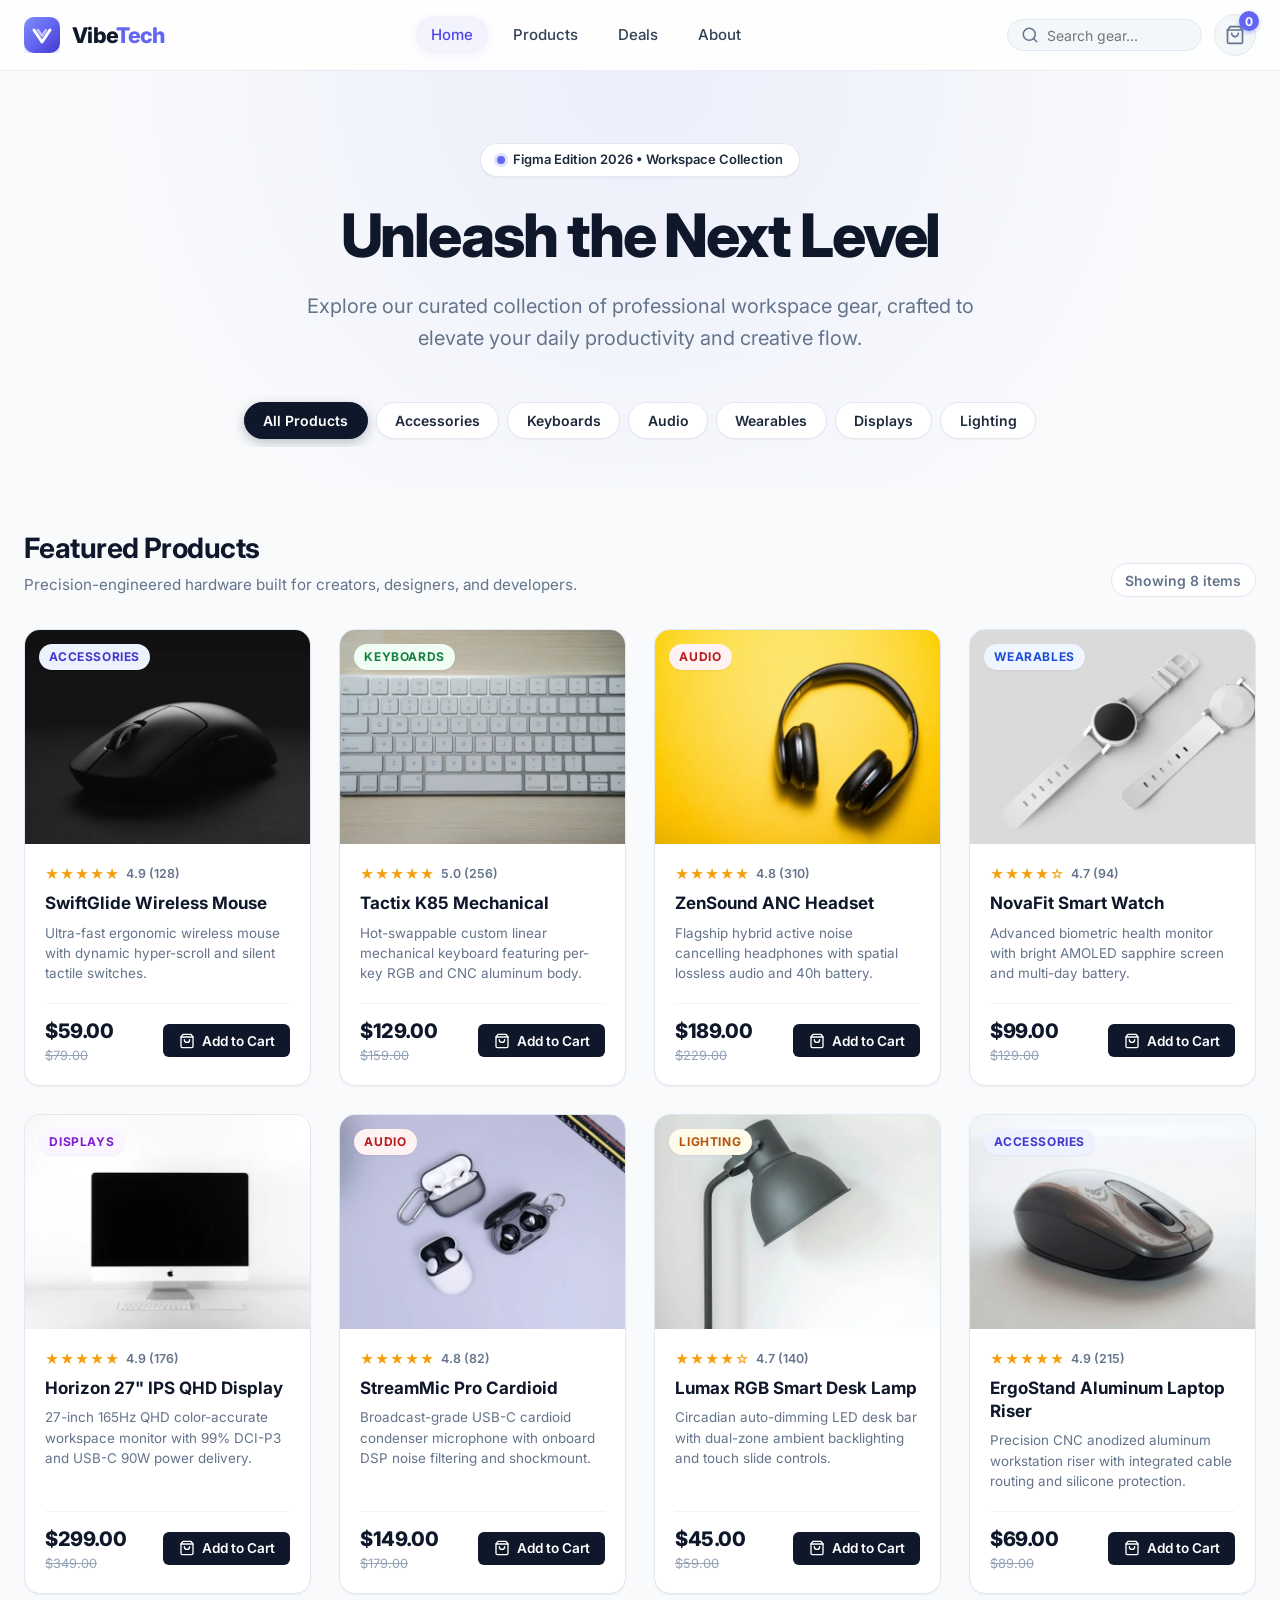
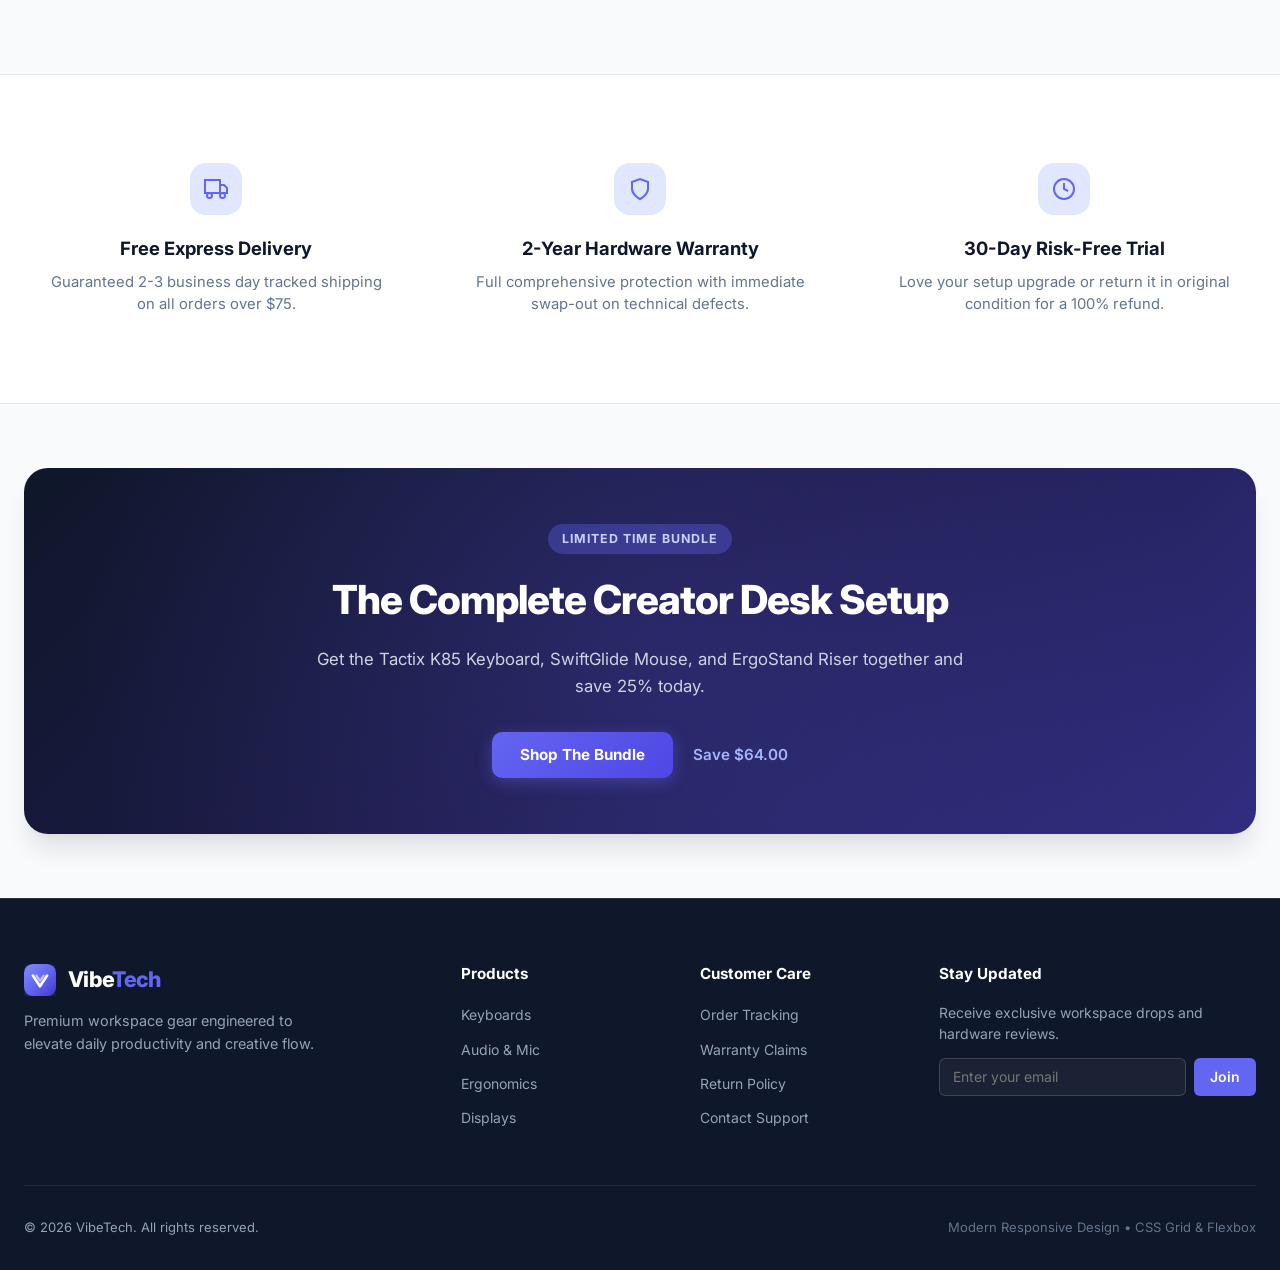
==== commit e7680689: "refactor: retain only the responsive landing page" ====
--- a/index.html
+++ b/index.html
@@ -3,7 +3,7 @@
 <head>
   <meta charset="UTF-8">
   <meta name="viewport" content="width=device-width, initial-scale=1.0">
-  <title>VibeTech — Unleash the Next Level | Workspace Gear & Tech</title>
+  <title>VibeTech - Unleash the Next Level | Workspace Gear & Tech</title>
   <link rel="icon" type="image/svg+xml" href="assets/logo.svg">
   <link rel="preconnect" href="https://fonts.googleapis.com">
   <link rel="preconnect" href="https://fonts.gstatic.com" crossorigin>
@@ -11,22 +11,6 @@
   <link rel="stylesheet" href="style.css">
 </head>
 <body>
-  <!-- Top Announcement Bar for Lab 2 Navigation -->
-  <aside class="announcement-bar">
-    <div class="announcement-content">
-      <span class="badge-lab">Lab 2 Submission</span>
-      <span>Figma-to-Code Responsive Design</span>
-      <nav class="lab-links" aria-label="Lab Exercises">
-        <a href="exercise1.html">Exercise 1 (Grid Gallery)</a>
-        <span class="divider">/</span>
-        <a href="exercise2.html">Exercise 2 (Mobile Nav)</a>
-        <span class="divider">/</span>
-        <a href="exercise3.html">Exercise 3 (Portfolio)</a>
-      </nav>
-    </div>
-  </aside>
-
-  <!-- Sticky Glassmorphic Navbar (Requirement 2) -->
   <header class="navbar" id="navbar">
     <div class="nav-container">
       <a href="#home" class="brand-logo" aria-label="VibeTech Home">
@@ -34,25 +18,13 @@
         <span class="brand-name">Vibe<span class="brand-accent">Tech</span></span>
       </a>
 
-      <!-- Desktop Nav Links -->
       <nav class="nav-links" id="navLinks">
         <a href="#home" class="nav-link active">Home</a>
         <a href="#products" class="nav-link">Products</a>
         <a href="#deals" class="nav-link">Deals</a>
         <a href="#about" class="nav-link">About</a>
-        <div class="nav-dropdown">
-          <button class="nav-link dropdown-toggle" aria-expanded="false" id="dropdownBtn">
-            Exercises <span class="arrow-down">▾</span>
-          </button>
-          <div class="dropdown-menu">
-            <a href="exercise1.html">Exercise 1: 2D Grid Gallery</a>
-            <a href="exercise2.html">Exercise 2: Mobile Nav</a>
-            <a href="exercise3.html">Exercise 3: Portfolio Grid</a>
-          </div>
-        </div>
       </nav>
 
-      <!-- Nav Utilities & Cart -->
       <div class="nav-actions">
         <div class="search-box">
           <svg class="action-icon" width="18" height="18" viewBox="0 0 24 24" fill="none" stroke="currentColor" stroke-width="2" stroke-linecap="round" stroke-linejoin="round">
@@ -71,7 +43,6 @@
           <span class="cart-badge" id="cartCount">0</span>
         </button>
 
-        <!-- Mobile Menu Toggle Button (Requirement 2 & 4) -->
         <button class="mobile-toggle" id="mobileToggle" aria-label="Toggle navigation menu" aria-expanded="false">
           <span class="hamburger-bar"></span>
           <span class="hamburger-bar"></span>
@@ -81,7 +52,6 @@
     </div>
   </header>
 
-  <!-- Mobile Drawer Menu -->
   <div class="mobile-drawer" id="mobileDrawer">
     <div class="mobile-search">
       <input type="text" id="mobileSearchInput" placeholder="Search products..." aria-label="Mobile product search">
@@ -91,16 +61,10 @@
       <a href="#products" class="mobile-nav-link">Products</a>
       <a href="#deals" class="mobile-nav-link">Deals</a>
       <a href="#about" class="mobile-nav-link">About</a>
-      <div class="mobile-divider"></div>
-      <span class="mobile-section-title">Lab 2 Exercises</span>
-      <a href="exercise1.html" class="mobile-nav-link">Exercise 1: 2D Grid Gallery</a>
-      <a href="exercise2.html" class="mobile-nav-link">Exercise 2: Mobile Navigation</a>
-      <a href="exercise3.html" class="mobile-nav-link">Exercise 3: Portfolio Grid</a>
     </nav>
   </div>
 
   <main>
-    <!-- Hero Section -->
     <section class="hero-section" id="home">
       <div class="hero-container">
         <div class="hero-badge">
@@ -112,7 +76,6 @@
           Explore our curated collection of professional workspace gear, crafted to elevate your daily productivity and creative flow.
         </p>
 
-        <!-- Category Filters -->
         <div class="filter-wrapper">
           <div class="filter-scroll" id="categoryFilters" role="tablist" aria-label="Filter products by category">
             <button class="filter-pill active" data-category="all" role="tab" aria-selected="true">All Products</button>
@@ -127,7 +90,6 @@
       </div>
     </section>
 
-    <!-- Product Grid Section (Requirements 3, 4, 5) -->
     <section class="products-section" id="products">
       <div class="section-container">
         <div class="section-header">
@@ -138,9 +100,7 @@
           <span class="results-count" id="resultsCount">Showing 8 items</span>
         </div>
 
-        <!-- CSS Grid Container (Mobile: 1 Col, Tablet: 2 Col, Desktop: 4 Col) -->
         <div class="product-grid" id="productGrid">
-          <!-- Card 1: Wireless Mouse -->
           <article class="product-card" data-category="accessories" data-id="1">
             <div class="card-media">
               <span class="category-badge badge-accessories">Accessories</span>
@@ -173,7 +133,6 @@
             </div>
           </article>
 
-          <!-- Card 2: Mechanical Keyboard -->
           <article class="product-card" data-category="keyboards" data-id="2">
             <div class="card-media">
               <span class="category-badge badge-keyboards">Keyboards</span>
@@ -206,7 +165,6 @@
             </div>
           </article>
 
-          <!-- Card 3: ANC Headset -->
           <article class="product-card" data-category="audio" data-id="3">
             <div class="card-media">
               <span class="category-badge badge-audio">Audio</span>
@@ -239,7 +197,6 @@
             </div>
           </article>
 
-          <!-- Card 4: Smart Watch -->
           <article class="product-card" data-category="wearables" data-id="4">
             <div class="card-media">
               <span class="category-badge badge-wearables">Wearables</span>
@@ -272,7 +229,6 @@
             </div>
           </article>
 
-          <!-- Card 5: IPS QHD Display -->
           <article class="product-card" data-category="displays" data-id="5">
             <div class="card-media">
               <span class="category-badge badge-displays">Displays</span>
@@ -305,7 +261,6 @@
             </div>
           </article>
 
-          <!-- Card 6: StreamMic Pro -->
           <article class="product-card" data-category="audio" data-id="6">
             <div class="card-media">
               <span class="category-badge badge-audio">Audio</span>
@@ -338,7 +293,6 @@
             </div>
           </article>
 
-          <!-- Card 7: RGB Smart Desk Lamp -->
           <article class="product-card" data-category="lighting" data-id="7">
             <div class="card-media">
               <span class="category-badge badge-lighting">Lighting</span>
@@ -371,7 +325,6 @@
             </div>
           </article>
 
-          <!-- Card 8: Laptop Stand Riser -->
           <article class="product-card" data-category="accessories" data-id="8">
             <div class="card-media">
               <span class="category-badge badge-accessories">Accessories</span>
@@ -407,7 +360,6 @@
       </div>
     </section>
 
-    <!-- Why Choose VibeTech Highlights -->
     <section class="features-section" id="about">
       <div class="section-container">
         <div class="features-grid">
@@ -446,7 +398,6 @@
       </div>
     </section>
 
-    <!-- Deals Banner -->
     <section class="deals-section" id="deals">
       <div class="deals-banner">
         <div class="deals-content">
@@ -462,7 +413,6 @@
     </section>
   </main>
 
-  <!-- Footer Section -->
   <footer class="site-footer">
     <div class="footer-container">
       <div class="footer-top">
@@ -472,7 +422,7 @@
             <span class="brand-name">Vibe<span class="brand-accent">Tech</span></span>
           </div>
           <p class="brand-bio">
-            Bridging the gap between Figma design systems and modern responsive web interfaces.
+            Premium workspace gear engineered to elevate daily productivity and creative flow.
           </p>
         </div>
         <div class="footer-links-group">
@@ -485,12 +435,12 @@
           </ul>
         </div>
         <div class="footer-links-group">
-          <h4>Lab 2 Exercises</h4>
+          <h4>Customer Care</h4>
           <ul>
-            <li><a href="exercise1.html">Exercise 1: 2D Gallery</a></li>
-            <li><a href="exercise2.html">Exercise 2: Mobile Nav</a></li>
-            <li><a href="exercise3.html">Exercise 3: Portfolio</a></li>
-            <li><a href="https://github.com" target="_blank" rel="noopener">GitHub Repository</a></li>
+            <li><a href="#about">Order Tracking</a></li>
+            <li><a href="#about">Warranty Claims</a></li>
+            <li><a href="#about">Return Policy</a></li>
+            <li><a href="#about">Contact Support</a></li>
           </ul>
         </div>
         <div class="footer-links-group">
@@ -503,30 +453,24 @@
         </div>
       </div>
       <div class="footer-bottom">
-        <p>&copy; 2026 VibeTech. Designed for Web Development Practice.</p>
+        <p>&copy; 2026 VibeTech. All rights reserved.</p>
         <div class="footer-legal">
-          <span>Lab 2: Figma-to-Code &bull; Responsive CSS Grids</span>
+          <span>Modern Responsive Design &bull; CSS Grid & Flexbox</span>
         </div>
       </div>
     </div>
   </footer>
 
-  <!-- Quick View Modal -->
   <div class="modal-backdrop" id="quickViewModal" aria-hidden="true" role="dialog" aria-modal="true">
     <div class="modal-window">
       <button class="modal-close" id="modalCloseBtn" aria-label="Close modal">&times;</button>
-      <div class="modal-content" id="modalContent">
-        <!-- Dynamically injected via script -->
-      </div>
+      <div class="modal-content" id="modalContent"></div>
     </div>
   </div>
 
-  <!-- Toast Notification Container -->
   <div class="toast-container" id="toastContainer" aria-live="polite"></div>
 
-  <!-- Interactive Client-side Script -->
   <script>
-    // Products Data for Quick View & Search
     const productsData = {
       1: {
         name: "SwiftGlide Wireless Mouse",
@@ -610,7 +554,6 @@
       }
     };
 
-    // Mobile Navigation Drawer Toggle
     const mobileToggle = document.getElementById('mobileToggle');
     const mobileDrawer = document.getElementById('mobileDrawer');
     if (mobileToggle && mobileDrawer) {
@@ -621,7 +564,6 @@
         mobileDrawer.classList.toggle('open');
       });
 
-      // Close mobile drawer when clicking any link
       document.querySelectorAll('.mobile-nav-link').forEach(link => {
         link.addEventListener('click', () => {
           mobileToggle.classList.remove('active');
@@ -631,19 +573,6 @@
       });
     }
 
-    // Exercises Dropdown Toggle for Touch
-    const dropdownBtn = document.getElementById('dropdownBtn');
-    if (dropdownBtn) {
-      dropdownBtn.addEventListener('click', (e) => {
-        e.stopPropagation();
-        dropdownBtn.closest('.nav-dropdown').classList.toggle('active');
-      });
-      document.addEventListener('click', () => {
-        document.querySelectorAll('.nav-dropdown').forEach(d => d.classList.remove('active'));
-      });
-    }
-
-    // Category Filtering
     const filterButtons = document.querySelectorAll('.filter-pill');
     const productCards = document.querySelectorAll('.product-card');
     const resultsCount = document.getElementById('resultsCount');
@@ -691,7 +620,6 @@
       }
     }
 
-    // Search inputs
     const searchInput = document.getElementById('searchInput');
     const mobileSearchInput = document.getElementById('mobileSearchInput');
 
@@ -703,23 +631,20 @@
       }
     });
 
-    // Cart Management & Interactive Feedback
     let cartTotal = 0;
     const cartCountEl = document.getElementById('cartCount');
 
     document.querySelectorAll('.btn-cart').forEach(button => {
-      button.addEventListener('click', (e) => {
+      button.addEventListener('click', () => {
         const name = button.getAttribute('data-name');
         const price = button.getAttribute('data-price');
         cartTotal++;
         cartCountEl.textContent = cartTotal;
 
-        // Visual feedback on cart badge
         cartCountEl.classList.remove('bump');
-        void cartCountEl.offsetWidth; // trigger reflow
+        void cartCountEl.offsetWidth;
         cartCountEl.classList.add('bump');
 
-        // Show Toast Notification
         showToast(`Added <strong>${name}</strong> ($${price}) to your cart!`);
       });
     });
@@ -746,13 +671,12 @@
       }, 3500);
     }
 
-    // Quick View Modal
     const modal = document.getElementById('quickViewModal');
     const modalContent = document.getElementById('modalContent');
     const modalCloseBtn = document.getElementById('modalCloseBtn');
 
     document.querySelectorAll('.btn-quick-view').forEach(btn => {
-      btn.addEventListener('click', (e) => {
+      btn.addEventListener('click', () => {
         const productId = btn.getAttribute('data-product');
         const data = productsData[productId];
         if (!data) return;
@@ -811,7 +735,6 @@
       if (e.key === 'Escape' && modal.classList.contains('open')) closeModal();
     });
 
-    // Navbar Scroll Shadow Effect
     window.addEventListener('scroll', () => {
       const navbar = document.getElementById('navbar');
       if (window.scrollY > 20) {
--- a/style.css
+++ b/style.css
@@ -1,13 +1,4 @@
-/* ==========================================================================
-   LAB 2: FIGMA-TO-CODE, LAYOUTS & RESPONSIVE DESIGN
-   VibeTech Responsive E-Commerce Landing Page
-   ========================================================================== */
-
-/* --------------------------------------------------------------------------
-   1. CSS Custom Properties / Design Tokens (Extracted from Figma)
-   -------------------------------------------------------------------------- */
 :root {
-  /* Colors */
   --color-primary: #6366f1;
   --color-primary-dark: #4f46e5;
   --color-primary-light: #e0e7ff;
@@ -30,16 +21,13 @@
   --color-warning: #f59e0b;
   --color-danger: #dc2626;
 
-  /* Glassmorphism Tokens */
   --glass-bg: rgba(255, 255, 255, 0.82);
   --glass-bg-hover: rgba(255, 255, 255, 0.95);
   --glass-border: rgba(226, 232, 240, 0.75);
   --glass-shadow: 0 10px 30px -5px rgba(15, 23, 42, 0.08);
 
-  /* Typography */
   --font-family: 'Inter', system-ui, -apple-system, BlinkMacSystemFont, "Segoe UI", Roboto, sans-serif;
   
-  /* Radii */
   --radius-xs: 4px;
   --radius-sm: 6px;
   --radius-md: 10px;
@@ -47,21 +35,16 @@
   --radius-xl: 24px;
   --radius-full: 9999px;
 
-  /* Elevation Shadows */
   --shadow-sm: 0 1px 2px 0 rgba(0, 0, 0, 0.05);
   --shadow-md: 0 4px 6px -1px rgba(0, 0, 0, 0.07), 0 2px 4px -2px rgba(0, 0, 0, 0.05);
   --shadow-lg: 0 10px 15px -3px rgba(0, 0, 0, 0.08), 0 4px 6px -4px rgba(0, 0, 0, 0.04);
   --shadow-xl: 0 20px 25px -5px rgba(15, 23, 42, 0.1), 0 8px 10px -6px rgba(15, 23, 42, 0.04);
 
-  /* Transitions */
   --transition-fast: 0.15s ease;
   --transition-normal: 0.25s cubic-bezier(0.4, 0, 0.2, 1);
   --transition-smooth: 0.35s cubic-bezier(0.16, 1, 0.3, 1);
 }
 
-/* --------------------------------------------------------------------------
-   2. Reset & Base Styles
-   -------------------------------------------------------------------------- */
 *, *::before, *::after {
   box-sizing: border-box;
   margin: 0;
@@ -100,62 +83,6 @@
   cursor: pointer;
 }
 
-/* --------------------------------------------------------------------------
-   3. Top Announcement Bar (Lab Submission & Quick Nav)
-   -------------------------------------------------------------------------- */
-.announcement-bar {
-  background-color: var(--color-dark);
-  color: #f1f5f9;
-  font-size: 0.8125rem;
-  padding: 0.5rem 1rem;
-  border-bottom: 1px solid rgba(255, 255, 255, 0.1);
-}
-
-.announcement-content {
-  max-width: 1280px;
-  margin: 0 auto;
-  display: flex;
-  align-items: center;
-  justify-content: space-between;
-  flex-wrap: wrap;
-  gap: 0.5rem;
-}
-
-.badge-lab {
-  background: linear-gradient(135deg, #6366f1, #8b5cf6);
-  color: #ffffff;
-  padding: 0.15rem 0.5rem;
-  border-radius: var(--radius-full);
-  font-weight: 600;
-  font-size: 0.75rem;
-  text-transform: uppercase;
-  letter-spacing: 0.05em;
-}
-
-.lab-links {
-  display: flex;
-  align-items: center;
-  gap: 0.5rem;
-}
-
-.lab-links a {
-  color: #cbd5e1;
-  font-weight: 500;
-  transition: color var(--transition-fast);
-}
-
-.lab-links a:hover {
-  color: #ffffff;
-  text-decoration: underline;
-}
-
-.divider {
-  color: #475569;
-}
-
-/* --------------------------------------------------------------------------
-   4. Sticky Glassmorphic Navbar (Requirement 2)
-   -------------------------------------------------------------------------- */
 .navbar {
   position: sticky;
   top: 0;
@@ -181,7 +108,6 @@
   align-items: center;
 }
 
-/* Brand Logo */
 .brand-logo {
   display: flex;
   align-items: center;
@@ -210,7 +136,6 @@
   color: var(--color-primary);
 }
 
-/* Desktop Navigation Links */
 .nav-links {
   display: flex;
   align-items: center;
@@ -226,7 +151,6 @@
   transition: all var(--transition-normal);
 }
 
-/* Glassmorphism hover transitions on navbar items */
 .nav-link:hover,
 .nav-link.active {
   color: var(--color-primary-dark);
@@ -235,76 +159,6 @@
   box-shadow: 0 2px 8px rgba(99, 102, 241, 0.08);
 }
 
-/* Exercises Dropdown in Navbar */
-.nav-dropdown {
-  position: relative;
-}
-
-.dropdown-toggle {
-  display: inline-flex;
-  align-items: center;
-  gap: 0.35rem;
-}
-
-.arrow-down {
-  font-size: 0.75rem;
-  transition: transform var(--transition-normal);
-}
-
-.nav-dropdown:hover .arrow-down,
-.nav-dropdown.active .arrow-down {
-  transform: rotate(180deg);
-}
-
-.dropdown-menu {
-  position: absolute;
-  top: 100%;
-  left: 0;
-  min-width: 230px;
-  background: rgba(255, 255, 255, 0.95);
-  backdrop-filter: blur(20px);
-  -webkit-backdrop-filter: blur(20px);
-  border: 1px solid var(--glass-border);
-  border-radius: var(--radius-md);
-  box-shadow: var(--shadow-xl);
-  padding: 0.5rem 0;
-  display: none;
-  flex-direction: column;
-  z-index: 1001;
-  animation: fadeInDown 0.2s ease forwards;
-}
-
-.nav-dropdown:hover .dropdown-menu,
-.nav-dropdown.active .dropdown-menu {
-  display: flex;
-}
-
-.dropdown-menu a {
-  padding: 0.65rem 1.25rem;
-  font-size: 0.875rem;
-  color: var(--color-dark-surface);
-  font-weight: 500;
-  transition: all var(--transition-fast);
-}
-
-.dropdown-menu a:hover {
-  background: rgba(99, 102, 241, 0.1);
-  color: var(--color-primary-dark);
-  padding-left: 1.5rem;
-}
-
-@keyframes fadeInDown {
-  from {
-    opacity: 0;
-    transform: translateY(-8px);
-  }
-  to {
-    opacity: 1;
-    transform: translateY(0);
-  }
-}
-
-/* Header Utilities & Action Buttons */
 .nav-actions {
   display: flex;
   align-items: center;
@@ -347,7 +201,6 @@
   color: var(--color-text-muted);
 }
 
-/* Cart Button */
 .cart-btn {
   position: relative;
   display: flex;
@@ -399,7 +252,6 @@
   100% { transform: scale(1); }
 }
 
-/* Mobile Hamburger Button */
 .mobile-toggle {
   display: none;
   flex-direction: column;
@@ -436,7 +288,6 @@
   transform: translateY(-7px) rotate(-45deg);
 }
 
-/* Mobile Navigation Drawer */
 .mobile-drawer {
   display: none;
   background: rgba(255, 255, 255, 0.98);
@@ -498,24 +349,6 @@
   color: var(--color-primary-dark);
 }
 
-.mobile-divider {
-  height: 1px;
-  background-color: var(--color-border);
-  margin: 0.75rem 0;
-}
-
-.mobile-section-title {
-  font-size: 0.75rem;
-  font-weight: 700;
-  text-transform: uppercase;
-  letter-spacing: 0.05em;
-  color: var(--color-text-muted);
-  padding: 0.25rem 1rem;
-}
-
-/* --------------------------------------------------------------------------
-   5. Hero Section (Figma Exact Headline, Subtitle, & Filters)
-   -------------------------------------------------------------------------- */
 .hero-section {
   padding: 4.5rem 1.5rem 2.5rem;
   text-align: center;
@@ -567,7 +400,6 @@
   margin: 0 auto 2.5rem;
 }
 
-/* Category Filter Pills */
 .filter-wrapper {
   display: flex;
   justify-content: center;
@@ -613,10 +445,6 @@
   box-shadow: 0 4px 12px rgba(15, 23, 42, 0.25);
 }
 
-/* --------------------------------------------------------------------------
-   6. Product Grid Section (Requirements 3 & 4)
-   CSS Grid: Mobile (1 Col) -> Tablet (2 Col) -> Desktop (4 Col)
-   -------------------------------------------------------------------------- */
 .products-section {
   padding: 2.5rem 1.5rem 5rem;
 }
@@ -658,17 +486,12 @@
   border: 1px solid var(--color-border);
 }
 
-/* Mobile-First Grid: 1 Column default */
 .product-grid {
   display: grid;
   grid-template-columns: 1fr;
   gap: 1.5rem;
 }
 
-/* --------------------------------------------------------------------------
-   7. Product Card & Hover Effects (Requirement 5)
-   Image Zoom + Card Lift + Quick View Fade-In
-   -------------------------------------------------------------------------- */
 .product-card {
   background-color: var(--color-surface);
   border: 1px solid var(--color-border);
@@ -681,14 +504,12 @@
   position: relative;
 }
 
-/* Card Hover Lift & Shadow Expansion */
 .product-card:hover {
   transform: translateY(-8px);
   box-shadow: var(--shadow-xl);
   border-color: rgba(99, 102, 241, 0.35);
 }
 
-/* Card Media & Image Zoom */
 .card-media {
   position: relative;
   width: 100%;
@@ -704,12 +525,10 @@
   transition: transform 0.5s cubic-bezier(0.16, 1, 0.3, 1);
 }
 
-/* Image Zoom on Card Hover */
 .product-card:hover .card-media img {
   transform: scale(1.08);
 }
 
-/* Category Badge (Positioned top-left of image) */
 .category-badge {
   position: absolute;
   top: 0.875rem;
@@ -731,7 +550,6 @@
 .badge-displays    { background-color: #faf5ff; color: #7e22ce; }
 .badge-lighting    { background-color: #fffbeb; color: #b45309; }
 
-/* Quick View Overlay Fade-in */
 .quick-view-overlay {
   position: absolute;
   inset: 0;
@@ -773,7 +591,6 @@
   color: #ffffff;
 }
 
-/* Card Body */
 .card-body {
   padding: 1.25rem;
   display: flex;
@@ -816,7 +633,6 @@
   flex-grow: 1;
 }
 
-/* Card Footer (Price & Add to Cart CTA) */
 .card-footer {
   display: flex;
   align-items: center;
@@ -868,11 +684,6 @@
   transform: translateY(0);
 }
 
-/* --------------------------------------------------------------------------
-   8. Responsive Breakpoints (CSS Grid Multi-Column Scaling)
-   -------------------------------------------------------------------------- */
-
-/* Tablet Devices: 640px and up (2 Columns) */
 @media (min-width: 640px) {
   .product-grid {
     grid-template-columns: repeat(2, 1fr);
@@ -880,7 +691,6 @@
   }
 }
 
-/* Small Desktop / Tablet Landscape: 768px and up */
 @media (max-width: 768px) {
   .nav-links {
     display: none;
@@ -891,15 +701,8 @@
   .mobile-toggle {
     display: flex;
   }
-  .announcement-bar {
-    font-size: 0.75rem;
-  }
-  .lab-links {
-    display: none;
-  }
-}
-
-/* Desktop Devices: 1024px and up (4 Columns as per Figma Artboard) */
+}
+
 @media (min-width: 1024px) {
   .product-grid {
     grid-template-columns: repeat(4, 1fr);
@@ -907,9 +710,6 @@
   }
 }
 
-/* --------------------------------------------------------------------------
-   9. Features Highlights Section
-   -------------------------------------------------------------------------- */
 .features-section {
   background-color: #ffffff;
   border-top: 1px solid var(--color-border);
@@ -960,9 +760,6 @@
   line-height: 1.5;
 }
 
-/* --------------------------------------------------------------------------
-   10. Deals Promo Banner
-   -------------------------------------------------------------------------- */
 .deals-section {
   padding: 4rem 1.5rem;
 }
@@ -1057,9 +854,6 @@
   font-size: 0.95rem;
 }
 
-/* --------------------------------------------------------------------------
-   11. Footer Section
-   -------------------------------------------------------------------------- */
 .site-footer {
   background-color: var(--color-dark);
   color: #94a3b8;
@@ -1182,9 +976,6 @@
   color: #64748b;
 }
 
-/* --------------------------------------------------------------------------
-   12. Quick View Modal Styles
-   -------------------------------------------------------------------------- */
 .modal-backdrop {
   position: fixed;
   inset: 0;
@@ -1327,9 +1118,6 @@
   padding: 0.85rem;
 }
 
-/* --------------------------------------------------------------------------
-   13. Toast Notification
-   -------------------------------------------------------------------------- */
 .toast-container {
   position: fixed;
   bottom: 1.5rem;
